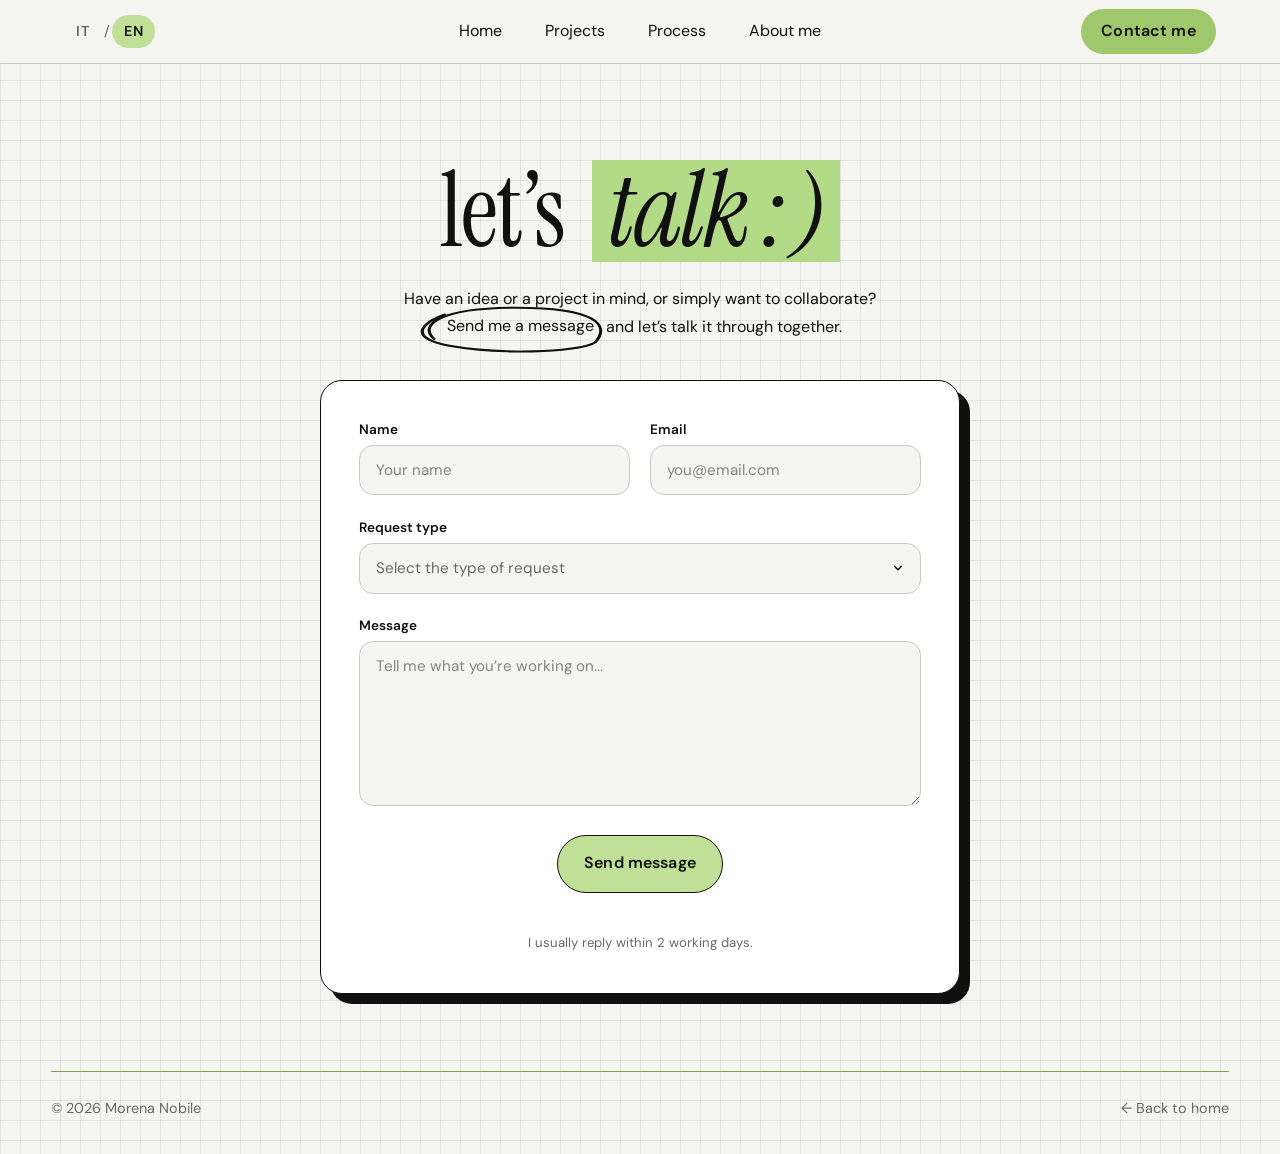
==== contact.html @ b13e0099 "Add files via upload" ====
<!doctype html>
<html lang="en">

<head>
  <meta charset="utf-8">
  <meta name="viewport" content="width=device-width, initial-scale=1">
  <meta name="description" content="Get in touch with Morena Nobile, UX/UI Designer, for projects and collaborations."
    data-it-content="Contatta Morena Nobile, UX/UI Designer, per progetti e collaborazioni.">
  <title data-it="Contattami — Morena Nobile">Contact me — Morena Nobile</title>
  <link rel="preconnect" href="https://fonts.googleapis.com">
  <link rel="preconnect" href="https://fonts.gstatic.com" crossorigin>
  <link
    href="https://fonts.googleapis.com/css2?family=DM+Sans:ital,opsz,wght@0,9..40,100..1000;1,9..40,100..1000&family=Instrument+Serif:ital@0;1&display=swap"
    rel="stylesheet">
  <link rel="stylesheet" href="style.css">
  <script src="lang.js"></script>
  <style>
    /* ---- Pagina contatti: piccoli ritocchi ---- */
    .contact-title .h-mark { margin-left: .12em; padding: 0 .14em; }
    .form-group.has-error input,
    .form-group.has-error select,
    .form-group.has-error textarea { border-color: #c2413b; background: #fff6f5; }
    .field-error { margin: .35rem 0 0; font-size: .82rem; color: #b3342e; }
    .field-error[hidden] { display: none; }
    .hp-field { position: absolute; left: -9999px; width: 1px; height: 1px; overflow: hidden; }
    .form-note { margin: 1rem 0 0; text-align: center; font-size: .82rem; color: var(--muted); }
    .button .spinner { display: none; width: 14px; height: 14px; border: 2px solid currentColor; border-right-color: transparent; border-radius: 50%; animation: ct-spin .7s linear infinite; }
    .button.is-loading .spinner { display: inline-block; }
    @keyframes ct-spin { to { transform: rotate(360deg); } }
    .contact-footer footer { text-transform: none; letter-spacing: normal; font-size: .9rem; color: var(--muted); }
    .contact-footer footer a:hover { color: var(--ink); }
  </style>
</head>

<body id="top" class="home contact-body">
  <a class="skip-link" href="#main" data-it="Vai al contenuto">Skip to content</a>

  <header class="site-header">
    <nav aria-label="Main navigation" data-it-aria-label="Navigazione principale">
      <a href="index.html#top">Home</a>
      <a href="index.html#work" data-it="Progetti">Projects</a>
      <a href="index.html#process" data-it="Processo">Process</a>
      <a href="index.html#about" data-it="Chi sono">About me</a>
    </nav>
    <a href="contact.html" class="button button-small" aria-current="page" data-it="Contattami">Contact me</a>
  </header>

  <main id="main" class="contact-page">
    <div class="contact-container">

      <!-- Intestazione iniziale -->
      <div class="contact-header" id="contact-header">
        <h1 class="section-title contact-title" data-it="parliamone &lt;span class=&quot;h-mark&quot;&gt;insieme :)&lt;/span&gt;">let’s <span class="h-mark">talk :)</span></h1>
        <p class="contact-subtitle"
          data-it="Hai un'idea o un progetto in mente, o vuoi semplicemente collaborare?&lt;br&gt;&lt;span class=&quot;highlight-circle&quot;&gt;Scrivimi un messaggio&lt;/span&gt; e ne parliamo insieme.">
          Have an idea or a project in mind, or simply want to collaborate?<br>
          <span class="highlight-circle">Send me a message</span> and let’s talk it through together.
        </p>
      </div>

      <!-- Messaggio di ringraziamento (nascosto finché non si invia) -->
      <div class="contact-header" id="thank-you-header" role="status" aria-live="polite" tabindex="-1" hidden>
        <h1 class="section-title contact-title" data-it="grazie &lt;span class=&quot;h-mark&quot;&gt;mille :)&lt;/span&gt;">thank <span class="h-mark">you :)</span></h1>
        <p class="contact-subtitle"
          data-it="Il tuo messaggio è stato inviato.&lt;br&gt;Ti risponderò il prima possibile.">
          Your message has been sent successfully.<br>
          I’ll get back to you as soon as possible.
        </p>
        <button type="button" class="button button-static" id="send-another" data-it="Invia un altro messaggio">Send another message</button>
      </div>

      <!-- Card del form -->
      <div class="contact-card" id="form-card-wrapper">
        <form class="contact-form" id="contact-form" novalidate>
          <!-- campo trappola per i bot: le persone non lo vedono -->
          <div class="hp-field" aria-hidden="true">
            <label for="contact-website">Website</label>
            <input type="text" id="contact-website" name="botcheck" tabindex="-1" autocomplete="off">
          </div>

          <div class="form-row">
            <div class="form-group">
              <label for="contact-name" data-it="Nome">Name</label>
              <input type="text" id="contact-name" name="name" placeholder="Your name" data-it-placeholder="Il tuo nome"
                autocomplete="name" required aria-describedby="err-name">
              <p class="field-error" id="err-name" hidden></p>
            </div>
            <div class="form-group">
              <label for="contact-email">Email</label>
              <input type="email" id="contact-email" name="email" placeholder="you@email.com"
                data-it-placeholder="tu@email.com" autocomplete="email" required aria-describedby="err-email">
              <p class="field-error" id="err-email" hidden></p>
            </div>
          </div>

          <div class="form-group">
            <label for="contact-type" data-it="Tipo di richiesta">Request type</label>
            <div class="select-wrapper">
              <select id="contact-type" name="request_type" required aria-describedby="err-type">
                <option value="" disabled selected data-it="Seleziona il tipo di richiesta">Select the type of request</option>
                <option value="ux-ui" data-it="Progetto UX / UI">UX / UI project</option>
                <option value="html-css">HTML / CSS</option>
                <option value="graphic-design" data-it="Progetto di graphic design">Graphic design project</option>
                <option value="collaboration" data-it="Collaborazione o lavoro">Collaboration or job opportunity</option>
                <option value="other" data-it="Altro">Other</option>
              </select>
            </div>
            <p class="field-error" id="err-type" hidden></p>
          </div>

          <div class="form-group">
            <label for="contact-message" data-it="Messaggio">Message</label>
            <textarea id="contact-message" name="message" rows="6" placeholder="Tell me what you’re working on..."
              data-it-placeholder="Raccontami a cosa stai lavorando..." required minlength="10"
              aria-describedby="err-message"></textarea>
            <p class="field-error" id="err-message" hidden></p>
          </div>

          <p class="form-error" id="form-error" role="alert" hidden></p>

          <div class="form-actions">
            <button type="submit" class="button" id="submit-btn"><span class="spinner" aria-hidden="true"></span><span
                class="btn-label" data-it="Invia messaggio">Send message</span></button>
          </div>
          <p class="form-note" data-it="Di solito rispondo entro 2 giorni lavorativi.">I usually reply within 2 working days.</p>
        </form>
      </div>

    </div>
  </main>

  <div class="contact-footer">
    <footer>
      <span>© 2026 Morena Nobile</span>
      <a href="index.html" data-it="← Torna alla home">← Back to home</a>
    </footer>
  </div>

  <script>
    /* =========================================================
       INVIO DEL FORM
       I messaggi vengono inviati a richieste.php, che li salva
       e li mostra nell'area riservata (richieste.php aperto nel browser).
       ========================================================= */
    const ENDPOINT = "richieste.php";

    const T = {
      en: {
        sending: "Sending...", send: "Send message",
        name: "Please tell me your name.",
        email: "Please enter your email.", emailBad: "This email doesn’t look right.",
        type: "Please choose the type of request.",
        message: "Please write a short message.", messageShort: "Could you add a few more words?",
        error: "Something went wrong and your message wasn’t sent. Please try again in a moment.",
        offline: "You seem to be offline. Check your connection and try again.",
        tooMany: "You’ve just sent a message. Please wait a few seconds before sending another one.",
        subject: "New message from the portfolio"
      },
      it: {
        sending: "Invio in corso...", send: "Invia messaggio",
        name: "Scrivi il tuo nome.",
        email: "Inserisci la tua email.", emailBad: "Questa email non sembra corretta.",
        type: "Scegli il tipo di richiesta.",
        message: "Scrivi un breve messaggio.", messageShort: "Puoi aggiungere qualche parola in più?",
        error: "Qualcosa è andato storto e il messaggio non è stato inviato. Riprova tra un momento.",
        offline: "Sembra che tu sia offline. Controlla la connessione e riprova.",
        tooMany: "Hai appena inviato un messaggio. Aspetta qualche secondo prima di inviarne un altro.",
        subject: "Nuovo messaggio dal portfolio"
      }
    };
    const t = key => (T[document.documentElement.lang === "it" ? "it" : "en"])[key];

    const form = document.getElementById("contact-form");
    const contactHeader = document.getElementById("contact-header");
    const thankYouHeader = document.getElementById("thank-you-header");
    const formCard = document.getElementById("form-card-wrapper");
    const btn = document.getElementById("submit-btn");
    const btnLabel = btn.querySelector(".btn-label");
    const errorMsg = document.getElementById("form-error");

    const fields = {
      name: document.getElementById("contact-name"),
      email: document.getElementById("contact-email"),
      type: document.getElementById("contact-type"),
      message: document.getElementById("contact-message")
    };

    function check(key) {
      const el = fields[key];
      const v = el.value.trim();
      let msg = "";
      if (key === "name" && !v) msg = t("name");
      if (key === "email") msg = !v ? t("email") : (!el.checkValidity() || !/^[^\s@]+@[^\s@]+\.[^\s@]{2,}$/.test(v) ? t("emailBad") : "");
      if (key === "type" && !v) msg = t("type");
      if (key === "message") msg = !v ? t("message") : (v.length < 10 ? t("messageShort") : "");
      const box = document.getElementById("err-" + key);
      box.textContent = msg;
      box.hidden = !msg;
      el.closest(".form-group").classList.toggle("has-error", !!msg);
      el.setAttribute("aria-invalid", msg ? "true" : "false");
      return !msg;
    }

    // controlla un campo quando lo lasci, e ricontrolla mentre lo correggi
    Object.keys(fields).forEach(key => {
      const el = fields[key];
      el.addEventListener("blur", () => { if (el.value.trim()) check(key); });
      el.addEventListener(key === "type" ? "change" : "input", () => {
        if (el.closest(".form-group").classList.contains("has-error")) check(key);
      });
    });

    function setLoading(on) {
      btn.disabled = on;
      btn.classList.toggle("is-loading", on);
      btnLabel.textContent = on ? t("sending") : t("send");
    }

    function showError(text) {
      errorMsg.textContent = text;
      errorMsg.hidden = false;
    }

    form.addEventListener("submit", async (e) => {
      e.preventDefault();
      errorMsg.hidden = true;

      const results = Object.keys(fields).map(check);
      if (results.includes(false)) {
        const firstBad = Object.keys(fields).find((k, i) => !results[i]);
        fields[firstBad].focus();
        return;
      }
      if (form.botcheck.value) return; // bot: ignora in silenzio

      if (!navigator.onLine) { showError(t("offline")); return; }

      setLoading(true);
      const data = new FormData(form);
      data.append("request_label", fields.type.options[fields.type.selectedIndex].text);
      data.append("language", document.documentElement.lang);

      try {
        const response = await fetch(ENDPOINT, { method: "POST", body: data, headers: { "Accept": "application/json" } });
        const res = await response.json().catch(() => ({}));
        if (response.status === 429) { showError(t("tooMany")); return; }
        if (!response.ok || res.success === false) throw new Error(res.message || "HTTP " + response.status);

        formCard.hidden = true;
        contactHeader.hidden = true;
        thankYouHeader.hidden = false;
        window.scrollTo({ top: 0, behavior: "smooth" });
        thankYouHeader.focus({ preventScroll: true });
      } catch (err) {
        console.error("Contact form:", err);
        showError(t("error"));
      } finally {
        setLoading(false);
      }
    });

    document.getElementById("send-another").addEventListener("click", () => {
      form.reset();
      Object.keys(fields).forEach(k => {
        document.getElementById("err-" + k).hidden = true;
        fields[k].closest(".form-group").classList.remove("has-error");
        fields[k].removeAttribute("aria-invalid");
      });
      errorMsg.hidden = true;
      setLoading(false);
      thankYouHeader.hidden = true;
      contactHeader.hidden = false;
      formCard.hidden = false;
      fields.name.focus();
    });

    // se cambi lingua, aggiorna anche i testi gestiti dallo script
    document.addEventListener("langchange", () => {
      if (!btn.disabled) btnLabel.textContent = t("send");
      Object.keys(fields).forEach(k => {
        if (fields[k].closest(".form-group").classList.contains("has-error")) check(k);
      });
      errorMsg.hidden = true;
    });
  </script>
</body>

</html>
---- style.css ----
@import url('https://fonts.googleapis.com/css2?family=DM+Sans:wght@300;400;500;600&family=Instrument+Serif:ital@0;1&family=Inter:wght@300;400;500;600&family=Pixelify+Sans:wght@400..700&family=Yellowtail&display=swap');

:root {
  --ink: #101010;
  --paper: #f5f6f2;
  --green: #c0df97;
  --green-dark: #9fc76b;
  --line: #c8cac4;
  --muted: #666962;
  --white: #fff;
  --radius: 22px
}

/* Animazione di ingresso e movimento allo scroll della sola hero */
.hero {
  --hero-scroll-progress: 0;
  overflow: hidden;
}

.hero.hero-motion-ready .hero-copy {
  transform: translate3d(0,
      calc(var(--hero-scroll-progress) * -42px),
      0);
  will-change: transform;
}

.hero.hero-motion-ready h1,
.hero.hero-motion-ready .hero-tagline,
.hero.hero-motion-ready .hero-divider,
.hero.hero-motion-ready .hero-description {
  opacity: 0;
  transform: translateY(34px);
  transition:
    opacity 0.8s cubic-bezier(.22, 1, .36, 1),
    transform 0.8s cubic-bezier(.22, 1, .36, 1);
}

.hero.hero-motion-ready h1 {
  transform: translateY(42px) scale(.97);
}

.hero.hero-motion-ready .hero-tagline {
  transition-delay: 0.22s;
}

.hero.hero-motion-ready .hero-divider {
  transition-delay: 0.38s;
}

.hero.hero-motion-ready .hero-description {
  transition-delay: 0.5s;
}

.hero.hero-motion-visible h1,
.hero.hero-motion-visible .hero-tagline,
.hero.hero-motion-visible .hero-divider,
.hero.hero-motion-visible .hero-description {
  opacity: 1;
  transform: translateY(0) scale(1);
}

.hero.hero-motion-visible .hero-divider span {
  animation: hero-dot-pulse 1.5s ease-in-out infinite;
}

.hero.hero-motion-visible .hero-divider span:nth-child(2) {
  animation-delay: 0.16s;
}

.hero.hero-motion-visible .hero-divider span:nth-child(3) {
  animation-delay: 0.32s;
}

@keyframes hero-dot-pulse {

  0%,
  100% {
    opacity: .45;
    transform: translateY(0) scale(.8);
  }

  50% {
    opacity: 1;
    transform: translateY(-4px) scale(1.15);
  }
}

@media (prefers-reduced-motion: reduce) {

  .hero.hero-motion-ready .hero-copy,
  .hero.hero-motion-ready h1,
  .hero.hero-motion-ready .hero-tagline,
  .hero.hero-motion-ready .hero-divider,
  .hero.hero-motion-ready .hero-description {
    opacity: 1;
    transform: none;
    transition: none;
  }

  .hero.hero-motion-visible .hero-divider span {
    animation: none;
  }
}

/* Fascia animata orizzontale sotto la hero */
.hero-scroll-band {
  width: 100%;
  min-height: 42px;
  overflow: hidden;
  background: #101010;
  color: #baff22;
  border-top: 1px solid #252525;
  border-bottom: 1px solid #252525;
  margin-top: 8.5rem;
}

.hero-scroll-track {
  display: flex;
  align-items: center;
  width: max-content;
  min-height: 42px;
  animation: hero-horizontal-scroll 16s linear infinite;
  will-change: transform;
}

.hero-scroll-group {
  display: flex;
  flex-shrink: 0;
  align-items: center;
  gap: 24px;
  padding-right: 24px;
}

.hero-code-line {
  color: #f5f6f2;
  font-family: "Courier New", monospace;
  font-size: clamp(.8rem, 1.15vw, 1rem);
  font-weight: 400;
  line-height: 1;
  letter-spacing: .01em;
  white-space: nowrap;
}

.hero-code-line .code-tag,
.hero-code-line .code-keyword,
.hero-code-line .code-function {
  color: #baff22;
}

.hero-code-line .code-attr {
  color: #9fc76b;
}

.hero-code-line .code-value {
  color: #d9ff9a;
}

.hero-code-line .code-comment {
  color: #737a70;
  font-style: italic;
}

.code-separator {
  color: #baff22;
  font-size: .75rem;
}

.hero-scroll-band:hover .hero-scroll-track {
  animation-play-state: paused;
}

@keyframes hero-horizontal-scroll {
  from {
    transform: translateX(0);
  }

  to {
    transform: translateX(-50%);
  }
}

@media (max-width: 600px) {

  .hero-scroll-band,
  .hero-scroll-track {
    min-height: 40px;
  }
}

@media (prefers-reduced-motion: reduce) {
  .hero-scroll-track {
    animation: none;
  }
}

* {
  box-sizing: border-box
}

html {
  scroll-behavior: smooth
}

body {
  margin: 0;
  background: var(--paper);
  color: var(--ink);
  font-family: "DM Sans", sans-serif;
  font-size: 16px;
  line-height: 1.8
}

button,
a {
  font: inherit
}

a {
  color: inherit;
  text-decoration: none
}

button {
  color: inherit
}

.skip-link {
  position: fixed;
  left: 1rem;
  top: -5rem;
  background: #000;
  color: #fff;
  padding: .8rem 1rem;
  z-index: 99
}

.skip-link:focus {
  top: 1rem
}

.site-header {
  height: 64px;
  display: grid;
  grid-template-columns: 1fr auto 1fr;
  align-items: center;
  padding: 0 clamp(1.25rem, 5vw, 5rem);
  border-bottom: 1px solid var(--line);
  position: sticky;
  top: 0;
  background: rgba(245, 246, 242, .9);
  backdrop-filter: blur(16px);
  z-index: 20
}

.brand {
  font-weight: 600;
  font-size: 1.05rem;
  display: flex;
  align-items: center;
  gap: .55rem
}

.brand-dot,
.status-dot {
  display: inline-block;
  width: 10px;
  height: 10px;
  border-radius: 50%;
  background: var(--green-dark);
  border: 1px solid #6f9741
}

.site-header nav {
  gap: 0.5rem;
}

.site-header nav a {
  padding: 0.55rem 1.15rem;
  border: 1px solid transparent;
  border-radius: 999px;
  transition:
    background-color 0.2s ease,
    border-color 0.2s ease,
    transform 0.2s ease;
}

.site-header nav a:hover {
  background-color: var(--green);
  border-color: var(--ink);
  transform: translateY(-2px);
}

.site-header nav a::after {
  display: none;
}

.site-header nav a,
.text-link,
.socials a {
  position: relative
}

.site-header nav a:after,
.text-link:after,
.socials a:after {
  content: "";
  position: absolute;
  left: 0;
  right: 100%;
  bottom: -4px;
  height: 1px;
  background: currentColor;
  transition: .25s
}

.site-header nav a:hover:after,
.text-link:hover:after,
.socials a:hover:after {
  right: 0
}

.site-header>.button {
  justify-self: end
}

.button {
  display: inline-flex;
  align-items: center;
  justify-content: center;
  gap: .8rem;
  background: var(--green);
  border: 1px solid var(--ink);
  padding: 1rem 1.4rem;
  border-radius: 100px;
  font-weight: 600;
  box-shadow: 3px 3px 0 var(--ink);
  transition: .2s
}

.button:hover {
  transform: translate(3px, 3px);
  box-shadow: 0 0 0 var(--ink);
  background: var(--green-dark)
}

.button-small {
  padding: .65rem 1rem;
  box-shadow: none
}

.button-small:hover {
  transform: none
}

.hero {
  min-height: calc(100vh - 82px);
  display: grid;
  grid-template-columns: 1.15fr .85fr;
  grid-template-rows: auto 1fr auto;
  overflow: hidden
}

.desktop-bar {
  grid-column: 1/-1;
  height: 42px;
  background: #e7e8e3;
  border-bottom: 1px solid var(--line);
  display: grid;
  grid-template-columns: 1fr auto 1fr;
  align-items: center;
  padding: 0 1.5rem;
  font-size: .78rem;
  color: var(--muted)
}

.traffic-lights {
  display: flex;
  gap: 7px
}

.traffic-lights i {
  width: 10px;
  height: 10px;
  border-radius: 50%;
  background: #bbb
}

.traffic-lights i:first-child {
  background: #ff6b5f
}

.traffic-lights i:nth-child(2) {
  background: #ffd35a
}

.traffic-lights i:nth-child(3) {
  background: #78ce72
}

.bar-status {
  text-align: right
}

.hero-copy {
  padding: clamp(4rem, 8vw, 8rem) 2rem 7rem clamp(1.25rem, 7vw, 7rem);
  display: flex;
  flex-direction: column;
  justify-content: center;
  z-index: 2
}

.eyebrow {
  text-transform: uppercase;
  letter-spacing: .12em;
  font-size: .75rem;
  font-weight: 600;
  margin: 0 0 1.5rem
}

.hero h1,
.section h2 {
  font-family: "Instrument Serif", serif;
  font-weight: 400;
  line-height: .87;
  letter-spacing: -.035em;
  margin: 0
}

.hero h1 {
  font-size: clamp(4.2rem, 8vw, 8.8rem)
}

.hero-welcome,
.hero-to-my,
.hero-portfolio {
  display: block;
}

.hero-welc {
  font-family: "jsMath-cmti10", "Times New Roman", serif;
  font-style: italic;
  display: inline-block;
}

.hero-ome {
  font-family: "jsMath-cmti10", "Times New Roman", serif;
  display: inline-block;
  margin-left: -0.05em;
  /* Unisce perfettamente le due parti eliminando lo spazio */
}

.hero-to-my {
  font-family: "Yellowtail", cursive;
  font-weight: 250;
}

mark.highlight2,
h1 mark.highlight2 {
  display: inline-block !important;
  background-color: #b3db87 !important;
  /* Verde salvia */
  color: #101010 !important;
  font-family: "Instrument Serif", serif !important;
  font-style: italic !important;
  font-size: 4.2rem !important;
  /* Dimensione ridotta */
  padding: 0.05em 0.3em !important;
}


.hero-port {
  font-family: "Inter", sans-serif;
  font-weight: 400;
}

.hero-folio {
  font-family: "jsMath-cmti10", "Times New Roman", serif;
  font-style: italic;
}

em {
  font-weight: 400;
  color: #6e9c38
}

.hero-intro {
  max-width: 660px;
  font-size: clamp(1rem, 1.4vw, 1.25rem);
  margin: 2.2rem 0 2rem
}

.hero-actions {
  display: flex;
  align-items: center;
  gap: 2rem
}

.hero-visual {
  position: relative;
  display: flex;
  align-items: center;
  justify-content: center;
  padding: 4rem 4rem 5rem 0
}

.photo-window {
  width: min(440px, 80%);
  background: #fff;
  border: 1px solid var(--ink);
  border-radius: 18px;
  box-shadow: 10px 10px 0 var(--green);
  overflow: hidden;
  transform: rotate(2.5deg)
}

.window-title {
  height: 38px;
  border-bottom: 1px solid var(--ink);
  display: flex;
  align-items: center;
  justify-content: space-between;
  padding: 0 1rem;
  font-size: .78rem
}

.photo-window img {
  display: block;
  width: 100%;
  height: 480px;
  object-fit: cover;
  object-position: center 15%;
  filter: grayscale(1);
  transition: .45s
}

.photo-window:hover img {
  filter: grayscale(0)
}

.floating-note {
  position: absolute;
  background: #fff7a9;
  border: 1px solid #b9aa4b;
  padding: 1rem 1.2rem;
  font-size: .82rem;
  line-height: 1.8;
  box-shadow: 4px 4px 12px #0002;
  transform: rotate(-5deg)
}

.note-one {
  left: 2%;
  bottom: 15%
}

.note-two {
  right: 5%;
  top: 15%;
  background: #cce6ff;
  transform: rotate(6deg)
}

.marquee {
  width: 100vw;
  margin-left: calc(50% - 50vw);
  overflow: hidden;
  padding: 0.65rem 0;
  background: var(--ink);
  color: #fff;
  white-space: nowrap;
}

.marquee-track {
  display: flex;
  width: max-content;
  animation: marquee-scroll 24s linear infinite;
}

.marquee-group {
  display: flex;
  align-items: center;
  flex-shrink: 0;
  gap: 1rem;
  padding-right: 1rem;
}

.marquee-group span {
  font-size: clamp(0.8rem, 1.2vw, 1rem);
  font-weight: 400;
  text-transform: uppercase;
  letter-spacing: 0.08em;
}

.marquee-group i {
  color: var(--green);
  font-size: 0.65rem;
  font-style: normal;
}

.hero {
  display: flex;
  flex-direction: column;
}

.marquee {
  margin-top: auto;
}

@keyframes marquee-scroll {
  from {
    transform: translateX(0);
  }

  to {
    transform: translateX(-50%);
  }
}

.marquee:hover .marquee-track {
  animation-play-state: paused;
}

@media (prefers-reduced-motion: reduce) {
  .marquee-track {
    animation: none;
  }
}

@keyframes scroll {
  to {
    transform: translateX(-50%)
  }
}

.section {
  padding: clamp(5rem, 9vw, 9rem) clamp(1.25rem, 6vw, 6rem)
}

.section-heading {
  display: grid;
  grid-template-columns: 1fr minmax(260px, 420px);
  align-items: end;
  gap: 3rem;
  margin-bottom: 4rem
}

.section h2 {
  font-size: clamp(3.5rem, 7vw, 7rem)
}

.section-heading>p {
  color: var(--muted);
  font-size: 1.1rem
}

.filter-row {
  display: grid;
  grid-template-columns: repeat(4, 1fr);
  border-top: 1px solid var(--line);
  margin-bottom: 3rem
}

.filter {
  background: none;
  border: 0;
  border-bottom: 1px solid var(--line);
  padding: 1.25rem .25rem;
  text-align: left;
  display: flex;
  justify-content: space-between;
  cursor: pointer;
  color: var(--muted)
}

.filter.active {
  border-bottom: 3px solid var(--ink);
  color: var(--ink);
  font-weight: 600
}

.filter span {
  font-size: .72rem
}

.project-grid {
  display: grid;
  grid-template-columns: repeat(2, 1fr);
  gap: 1.5rem
}

.project {
  background: var(--white);
  border: 1px solid var(--line);
  border-radius: var(--radius);
  overflow: hidden;
  transition: .35s
}

.project:hover {
  transform: translateY(-6px);
  box-shadow: 0 16px 40px #0001
}

.project[hidden] {
  display: none
}

.project-media {
  margin: 12px;
  border-radius: 14px;
  overflow: hidden;
  height: 420px;
  position: relative;
  background: var(--green);
  display: flex;
  align-items: center;
  justify-content: center
}

.project-media img {
  width: 100%;
  height: 100%;
  object-fit: cover;
  transition: .5s
}

.project:hover .project-media img {
  transform: scale(1.025)
}

.project-media.lime img {
  object-fit: cover
}

.project-media.dark {
  background: #181818
}

.project-media.soft {
  background: #e2e9eb
}

.folder-tab {
  position: absolute;
  left: 1rem;
  top: 1rem;
  background: #fff;
  padding: .45rem .8rem;
  border: 1px solid var(--ink);
  border-radius: 8px 8px 2px 2px;
  font-size: .76rem
}

.project-copy {
  padding: 1rem 1.5rem 1.6rem
}

.project-copy>p {
  font-size: .72rem;
  text-transform: uppercase;
  letter-spacing: .1em;
  color: var(--muted);
  margin: 0 0 .5rem
}

.project-copy h3 {
  font-family: "Instrument Serif";
  font-size: 2.6rem;
  font-weight: 400;
  margin: 0
}

.project-copy>span {
  display: block;
  color: var(--muted);
  max-width: 520px
}

.project-link {
  border: 0;
  border-top: 1px solid var(--line);
  background: none;
  width: 100%;
  text-align: left;
  margin-top: 1.4rem;
  padding: 1rem 0 0;
  font-weight: 600;
  cursor: pointer
}

.project-link:hover {
  color: #648d32
}

.project-placeholder {
  min-height: 390px;
  display: flex;
  flex-direction: column;
  justify-content: space-between;
  background: var(--green)
}

.project-placeholder.black {
  background: var(--ink);
  color: #fff
}

.placeholder-icon {
  font-family: "Instrument Serif";
  font-size: 11rem;
  line-height: 1;
  padding: 2rem;
  text-align: center
}

.process {
  background: var(--ink);
  color: #fff
}

.section-heading.light>p {
  color: #b6b8b2
}

.process .eyebrow {
  color: var(--green)
}

.process-list {
  border-top: 1px solid #444
}

.process-step {
  width: 100%;
  display: grid;
  grid-template-columns: 60px 1fr minmax(250px, 520px) 40px;
  gap: 1rem;
  align-items: center;
  text-align: left;
  background: none;
  border: 0;
  border-bottom: 1px solid #444;
  padding: 1.8rem 0;
  cursor: pointer;
  color: #fff
}

.process-step span {
  color: var(--green);
  font-size: 1.5rem;
  /* Ingrandito (prima era 0.8rem) */
  font-weight: 600;
  /* Rende il numero leggermente più marcato */
}

.process-step strong {
  font-family: "Instrument Serif";
  font-size: clamp(2rem, 4vw, 4rem);
  font-weight: 400
}

.process-step small {
  font-size: 1rem;
  color: #b6b8b2;
  max-height: 0;
  overflow: hidden;
  opacity: 0;
  transition: .3s
}

.process-step.active small {
  max-height: 400px;
  opacity: 1
}

.process-step i {
  font-style: normal;
  font-size: 1.7rem
}

.about {
  display: grid;
  grid-template-columns: .8fr 1.2fr;
  gap: clamp(3rem, 8vw, 9rem);
  align-items: start !important;
  /* Sposta il testo in alto allineandolo con la foto */
}

/* Sposta il titolo "about me :)" più in alto */
#about-title,
.about-copy h2 {
  margin-top: 0 !important;
  /* Rimuove lo spazio sopra il titolo */
  padding-top: 0 !important;
  line-height: 1 !important;
  /* Riduci l'altezza riga per alzare la scritta */
  margin-bottom: 1.5rem;
}

/* Stile unico ed esattamente uguale per TUTTI i paragrafi dell'About */
.about-copy p,
.about-copy p strong {
  font-size: 1.05rem;
  line-height: 1.6;
  color: #1e1e1e !important;
  /* Applicato il colore scuro #1e1e1e a tutto */
  font-weight: 400;
  margin-bottom: 1.2rem;
}

/* 2. Styling della scheda "no photo (for the moment)" con font Pixel */
.about-photo.placeholder {
  width: 100%;
  aspect-ratio: 4 / 5;
  background-color: #cecaca;
  /* Sfondo leggermente grigio/chiaro */
  border: 1px solid #1e1e1e;
  /* Bordo scuro sottile */
  border-radius: 16px;
  /* Angoli arrotondati come nella scheda */
  display: flex;
  align-items: center;
  justify-content: center;
  text-align: center;
}

.about-photo.placeholder span {
  font-family: "Pixelify Sans", sans-serif;
  font-size: 1.5rem;
  font-weight: 700;
  color: #1e1e1e;
  line-height: 1.3;
  letter-spacing: -0.5px;
}

.sticker {
  position: absolute;
  right: -2rem;
  bottom: 3rem;
  background: var(--green);
  border: 1px solid var(--ink);
  border-radius: 50%;
  width: 120px;
  height: 120px;
  display: grid;
  place-items: center;
  transform: rotate(-12deg);
  font-family: "Instrument Serif";
  font-size: 1.3rem
}

.about-copy .lead {
  font-size: clamp(1.25rem, 2vw, 1.75rem);
  margin: 2.5rem 0 1.5rem
}

.about-copy>p:not(.eyebrow, .lead) {
  color: var(--muted);
  max-width: 720px
}

.toolbox {
  display: flex;
  flex-wrap: wrap;
  gap: .7rem;
  margin-top: 2rem
}

.toolbox span {
  border: 1px solid var(--ink);
  padding: .55rem .9rem;
  border-radius: 100px;
  background: #fff
}

.contact {
  background: var(--green);
  padding-bottom: 2rem
}

.contact h2 {
  font-size: clamp(4rem, 9vw, 9rem);
  max-width: 1300px;
  line-height: 1.1;
  /* Aumenta l'altezza complessiva della riga */
}

.contact h2 em {
  color: var(--ink);
  font-style: italic;
  display: block;
  /* Rende il testo in corsivo un blocco separato */
  margin-top: 0.8rem;
  /* Aggiungi qui lo spazio desiderato tra le due frasi */
}

.contact-row {
  display: flex;
  justify-content: space-between;
  align-items: center;
  padding: 4rem 0 6rem
}

/* Contenitore flessibile in riga per allineare bottone e social */
.contact-action-row {
  display: flex;
  justify-content: space-between;
  /* Mette il bottone a sinistra e i link a destra */
  align-items: center;
  margin-top: 3rem;
  /* Distanza ridotta per alzare il bottone */
  margin-bottom: 4rem;
  /* Spazio prima del footer */
}

/* Stile dei link social a destra */
.socials-inline {
  display: flex;
  gap: 1.8rem;
}

.socials-inline a {
  font-size: 0.95rem;
  font-weight: 500;
  color: var(--ink);
  transition: opacity 0.2s ease;
}

.socials-inline a:hover {
  opacity: 0.65;
}

.button-dark {
  background: var(--ink);
  color: #fff;
  box-shadow: 3px 3px 0 #fff;
  border-color: #fff;
  padding: .45rem 1rem;
  /* Modifica qui: riduce l'altezza e la larghezza */
}

.button-dark:hover {
  background: #282828
}

.socials {
  display: flex;
  gap: 2rem
}

footer {
  border-top: 1px solid #7da34e;
  padding-top: 1.5rem;
  display: flex;
  justify-content: space-between;
  font-size: .78rem;
  text-transform: uppercase;
  letter-spacing: .06em
}

.project-modal {
  max-width: 520px;
  border: 1px solid var(--ink);
  border-radius: 18px;
  padding: 2.5rem;
  box-shadow: 12px 12px 0 var(--green)
}

.project-modal::backdrop {
  background: #0009;
  backdrop-filter: blur(4px)
}

.project-modal h2 {
  font-family: "Instrument Serif";
  font-size: 3rem;
  margin: .2rem 0 1rem
}

.modal-close {
  float: right;
  border: 0;
  background: none;
  font-size: 2rem;
  cursor: pointer
}

@media(max-width:900px) {
  .site-header {
    grid-template-columns: 1fr auto
  }

  .site-header nav {
    display: none
  }

  .hero {
    grid-template-columns: 1fr
  }

  .hero-copy {
    padding-bottom: 2rem
  }

  .hero-visual {
    padding: 2rem 1rem 5rem
  }

  .photo-window {
    width: min(440px, 90%)
  }

  .floating-note {
    display: none
  }

  .section-heading,
  .about {
    grid-template-columns: 1fr
  }

  .project-grid {
    grid-template-columns: 1fr
  }

  .section-heading>p {
    max-width: 600px
  }

  .process-step {
    grid-template-columns: 40px 1fr 30px
  }

  .process-step small {
    grid-column: 2/3
  }

  .contact-row {
    align-items: flex-start;
    flex-direction: column;
    gap: 3rem
  }
}

@media(max-width:600px) {
  .site-header {
    height: 70px;
    padding: 0 1rem
  }

  .button-small {
    font-size: .82rem
  }

  .hero {
    min-height: auto
  }

  .hero-copy {
    padding: 4rem 1.25rem 2rem
  }

  .hero h1 {
    font-size: 3.8rem
  }

  .hero-intro {
    font-size: 1rem
  }

  .hero-actions {
    align-items: flex-start;
    flex-direction: column;
    gap: 1.3rem
  }

  .photo-window img {
    height: 390px
  }

  .section {
    padding: 5rem 1.25rem
  }

  .section-heading {
    margin-bottom: 2.5rem
  }

  .section h2 {
    font-size: 3.5rem
  }

  .filter-row {
    display: flex;
    overflow-x: auto
  }

  .filter {
    min-width: 130px;
    gap: 1rem
  }

  .project-media {
    height: 300px
  }

  .process-step strong {
    font-size: 2rem
  }

  .about {
    gap: 3rem
  }

  .sticker {
    right: .5rem;
    width: 95px;
    height: 95px
  }

  .contact h2 {
    font-size: 3.9rem
  }

  .socials {
    flex-direction: column;
    gap: 1rem
  }

  footer {
    gap: 1rem;
    flex-wrap: wrap
  }

  footer span:last-child {
    display: none
  }
}

@media(prefers-reduced-motion:reduce) {
  html {
    scroll-behavior: auto
  }

  .marquee div {
    animation: none
  }

  .photo-window,
  .project,
  .project-media img,
  .button {
    transition: none
  }
}

/* Center the desktop navigation and hero title */
@media(min-width:901px) {
  .site-header nav {
    grid-column: 2;
    justify-content: center;
  }

  .site-header>.button {
    grid-column: 3;
    justify-self: end;
  }
}

.hero-copy {
  grid-column: 1/-1;
  align-items: center;
  text-align: center;
  padding-left: 2rem;
  padding-right: 2rem;
}

/* Rounded CTA buttons with offset shadow */
.button,
.button-small,
.button-dark {
  min-height: 58px;
  padding: .8rem 1.65rem;
  border: 1.5px solid var(--ink);
  border-radius: 999px;
  background: var(--green);
  color: var(--ink);
  font-weight: 600;
  letter-spacing: .01em;
  box-shadow: 0 0 0 var(--ink);
  transform: translate(0, 0);
  transition: transform .18s ease, box-shadow .18s ease, background-color .18s ease;
}

.button:hover,
.button-small:hover,
.button-dark:hover {
  background: var(--green-dark);
  color: var(--ink);
  transform: translateY(-3px);
  box-shadow: 6px 7px 0 var(--ink);
}

.button:active,
.button-small:active,
.button-dark:active {
  transform: translate(0, 0);
  box-shadow: 0 0 0 var(--ink);
}

.button:focus-visible {
  outline: 3px solid var(--ink);
  outline-offset: 5px;
}

.site-header .button-small {
  min-height: 42px;
  padding: 0.45rem 1.2rem;
}

.hero {
  min-height: calc(100vh - 64px);
  background: linear-gradient(135deg, #fafbf8 0%, #eef4f5 100%);
}

.hero-copy {
  width: 100%;
  padding-top: clamp(8rem, 12vh, 10rem);
  /* Aumentato per abbassare il blocco di testo */
  padding-bottom: clamp(3.5rem, 7vh, 6rem);
}

.hero h1 {
  font-size: clamp(4.2rem, 7vw, 7.8rem);
  line-height: .84;
  letter-spacing: -.055em;
  font-weight: 400;
}

.hero-welcome {
  position: relative;
  display: block;
  animation: glitch-text 2.0s infinite;
}

@keyframes glitch-text {

  0%,
  72%,
  100% {
    transform: translate(0) skew(0);
    text-shadow: none;
  }

  74% {
    transform: translate(-8px, 2px) skew(-4deg);
    text-shadow:
      7px 0 #9fc76b,
      -7px 0 #ff4d6d;
  }

  77% {
    transform: translate(9px, -3px) skew(5deg);
    text-shadow:
      -8px 0 #54c7ec,
      8px 0 #ff4d6d;
  }

  80% {
    transform: translate(-6px, -1px) skew(-3deg);
    text-shadow:
      5px 2px #ff4d6d,
      -6px -2px #54c7ec;
  }

  83% {
    transform: translate(7px, 3px) skew(3deg);
    text-shadow:
      -7px 0 #9fc76b,
      6px 0 #54c7ec;
  }

  86% {
    transform: translate(-4px, 1px);
    text-shadow:
      4px 0 #ff4d6d,
      -4px 0 #54c7ec;
  }

  89% {
    transform: translate(3px, -2px);
    text-shadow:
      -3px 0 #9fc76b,
      3px 0 #ff4d6d;
  }

  92% {
    transform: translate(0);
    text-shadow: none;
  }
}

.hero-to-my {
  font-family: "Yellowtail", cursive;
  font-weight: 400;
  font-size: 0.75em;
  line-height: 0.92;
  letter-spacing: 0;
  transform: translateY(-2px);
}

.hero-portfolio {
  display: block;
  font-size: 1.2em;
  margin-top: 0.2em;
}

.hero-port {
  font-family: "Inter bold", sans-serif;
  font-weight: 300;
  letter-spacing: 0.01em;
}

.hero-folio {
  margin-left: 0.04em;
}

.hero-intro,
.hero p {
  max-width: 720px;
  color: #626966;
  font-weight: 300;
  line-height: 1.6;
  letter-spacing: .005em;
}

.hero-tagline {
  margin: 2rem auto 0;
  font-size: clamp(.9rem, 1.1vw, 1.05rem);
  color: var(--ink) !important;
}

.hero-divider {
  display: flex;
  gap: .42rem;
  margin: 1.8rem 0 1.25rem;
}

.hero-divider span {
  width: 6px;
  height: 6px;
  border-radius: 50%;
  background: var(--green-dark);
}

.hero-description {
  max-width: 620px !important;
  margin: 0 auto;
  font-size: .98rem;
}

.hero-actions {
  display: flex;
  align-items: center;
  justify-content: center;
  gap: 1.8rem;
  margin-top: 2rem;
}

.hero-text-link {
  position: relative;
  font-weight: 500;
}

.hero-text-link::after {
  content: "";
  position: absolute;
  right: 0;
  bottom: -4px;
  left: 0;
  height: 1px;
  background: currentColor;
  transform: scaleX(0);
  transform-origin: left;
  transition: transform .2s ease;
}

.hero-text-link:hover::after {
  transform: scaleX(1);
}

.hero .button {
  min-height: 50px;
  padding: .68rem 1.45rem;
  font-weight: 500;
  box-shadow: none;
}

.hero .button:hover {
  transform: translateY(-3px);
  box-shadow: 5px 6px 0 var(--ink);
}

@media(max-width:600px) {
  .hero h1 {
    font-size: clamp(3.4rem, 16vw, 5.4rem);
    line-height: .86;
  }

  .hero-copy {
    padding-top: 4.5rem;
    padding-bottom: 4.5rem;
  }

  .hero-actions {
    flex-direction: column;
    gap: 1.25rem;
  }
}

.hero {
  position: relative;
  isolation: isolate;
  overflow: hidden;

  /* Sfondo a quadretti CSS */
  background-color: var(--paper);
  background-image:
    linear-gradient(to right, rgba(0, 0, 0, 0.08) 1px, transparent 1px),
    linear-gradient(to bottom, rgba(0, 0, 0, 0.08) 1px, transparent 1px);
  background-size: 20px 20px;
}



.site-header .button-small,
.site-header nav a {
  border: 1px solid transparent;
}

.site-header nav a:hover {
  border-color: transparent;
}

/* Nuova sezione progetti */
.work.section {
  padding-top: clamp(2.5rem, 4vw, 4rem);
}

.work-heading {
  text-align: center;
  margin-bottom: 3.5rem;
}

.work-heading .scribble {
  margin: 0 0 0.25rem;
  color: var(--green);
  font-family: "Yellowtail", cursive;
  font-size: clamp(1.5rem, 2.5vw, 2.25rem);
  transform: rotate(-3deg);
}

.work-heading h2 {
  margin: 0;
  font-size: clamp(3rem, 7vw, 6.5rem);
  line-height: 0.9;
  letter-spacing: -0.06em;
}

.work-heading mark {
  padding: 0 0.12em;
  background: var(--green);
  color: var(--ink);
}

.work-heading .filter-row {
  justify-content: center;
  margin-top: 2rem;
}

.project-stack {
  display: grid;
  grid-template-columns: 1fr;
  gap: 50px;
  max-width: 1240px;
  margin: auto;
  padding-top: 18px;
}

.project-stack .project {
  position: relative;
  display: grid;
  grid-template-columns: minmax(0, 1fr) 320px;
  align-items: center;
  min-height: 420px;
  padding: 45px;
  overflow: visible;
  border: 1px solid #566058;
  border-radius: 28px;
  background: #343b36;
  color: #f7f8f5;
  box-shadow: none;
  transition:
    transform 0.25s,
    border-color 0.25s;
}

.project-stack .project::before {
  content: attr(data-label);
  position: absolute;
  z-index: 0;
  top: -24px;
  left: 24px;
  min-width: 150px;
  height: 25px;
  padding: 7px 18px 0;
  border-radius: 18px 18px 0 0;
  background: #343b36;
  color: #baff22;
  font: 700 0.65rem/1 monospace;
  letter-spacing: 0.08em;
}

.project-stack .project[hidden] {
  display: none;
}

.project-stack .project-text {
  position: relative;
  z-index: 2;
  display: flex;
  flex: 1;
  flex-direction: column;
  align-items: flex-start;
}

.project-stack .project-text small {
  color: #baff22;
  font: 700 0.67rem/1.3 monospace;
  letter-spacing: 0.12em;
}

.project-stack .project-text h3 {
  margin: 14px 0 20px;
  font-size: clamp(3rem, 5vw, 5rem);
  line-height: 0.9;
  letter-spacing: -0.05em;
}

.project-stack .project-summary {
  max-width: 650px;
  margin: 0 0 15px;
  color: #fff;
  font-size: 1.05rem;
  font-weight: 500;
  line-height: 1.5;
}

.project-stack .project-description {
  max-width: 650px;
  margin: 0 0 18px;
  color: #cdd2ce;
  font-size: 0.95rem;
  line-height: 1.5;
}

.project-stack .project-results {
  margin: 0 0 22px;
  color: #f5f7f3;
  font-size: 0.92rem;
  font-weight: 700;
  line-height: 1.45;
}

.project-stack .project-link {
  margin-top: auto;
  padding: 14px 0 0;
  border: 0;
  border-bottom: 1px solid transparent;
  background: none;
  color: #baff22;
  font-size: 0.72rem;
  font-weight: 800;
  text-transform: uppercase;
  cursor: pointer;
  opacity: 0;
  transition: 0.2s;
}

.project-stack .project:hover .project-link,
.project-stack .project:focus-within .project-link {
  opacity: 1;
  border-bottom-color: #baff22;
}

.project-stack .project-visual {
  position: relative;
  right: auto;
  bottom: auto;
  display: grid;
  place-items: center;
  width: 100%;
  height: 220px;
  padding: 20px;
  overflow: hidden;
  border-radius: 16px;
  background: #242a26;
}

.project-stack .project-visual img {
  display: block;
  width: 100%;
  height: 100%;
  object-fit: contain;
  border: 0;
  box-shadow: none;
  transform: none;
}

.project-stack .project-link {
  width: 100%;
  margin-top: auto;
  padding: 16px 0 0;
  border: 0;
  border-top: 1px solid #69716c;
  border-bottom: 0;
  background: transparent;
  color: #baff22;
  text-align: left;
  font-size: 0.78rem;
  font-weight: 800;
  text-transform: uppercase;
  cursor: pointer;
  opacity: 1;
}

.project-stack .project-visual .tape {
  display: none;
}

.project-stack .project-media,
.project-stack .project-media img {
  border-radius: 18px;
  overflow: hidden;
}

.project-stack .project.compact {
  min-height: 300px;
}

.project-stack .project.compact::after {
  content: attr(data-label);
  position: absolute;
  right: 28px;
  bottom: 28px;
  display: grid;
  place-items: center;
  width: 130px;
  height: 82px;
  border-radius: 14px;
  background: #242a26;
  color: #baff22;
  font: 800 1.25rem monospace;
}

.project-stack .project:hover {
  transform: translateY(-4px);
  border-color: #768177;
}

@media (max-width: 900px) {
  .project-stack {
    grid-template-columns: 1fr;
  }

  .project-stack .project {
    min-height: 330px;
  }
}

@media (max-width: 600px) {
  .project-stack {
    gap: 32px;
  }

  .project-stack .project {
    min-height: 360px;
    padding: 30px 22px;
  }

  .project-stack .project-text h3 {
    font-size: 3rem;
  }

  .project-stack .project-text p {
    max-width: 75%;
    font-size: 0.9rem;
  }

  .project-stack .project-visual {
    right: 20px;
    bottom: 20px;
    width: 120px;
    height: 78px;
  }

  .project-stack .project.compact::after {
    right: 20px;
    bottom: 20px;
    width: 110px;
    height: 72px;
  }
}

/* Correzione finale: struttura identica al riferimento */
.work-heading .filter-row {
  display: flex;
  justify-content: center;
  gap: 0.55rem;
  margin: 1.5rem 0 2.5rem;
  border: 0;
  overflow: visible;
}

.work-heading .filter {
  min-width: 0;
  padding: 0.55rem 1rem;
  border: 0;
  border-radius: 999px;
  background: #baff22;
  color: #111311;
  font-size: 0.72rem;
  font-weight: 700;
  line-height: 1;
  box-shadow: none;
  transition: transform 0.2s ease, box-shadow 0.2s ease;
}

.work-heading .filter:hover,
.work-heading .filter:focus-visible,
.work-heading .filter.active {
  border: 0;
  background: #baff22;
  color: #111311;
  box-shadow: 0 4px 0 #111311;
  transform: translateY(-2px);
}

.project-stack {
  gap: 0;
  padding-top: 0;
}

.project-stack .project,
.project-stack .project.compact {
  display: grid;
  grid-template-columns: minmax(240px, 0.72fr) minmax(420px, 1.28fr);
  align-items: center;
  gap: clamp(2rem, 4vw, 4.5rem);
  min-height: 410px;
  padding: clamp(2.5rem, 4.5vw, 4.5rem);
  border: 1px solid #111311;
  border-radius: 0;
  clip-path: polygon(0 0, 32% 0, 35% 26px, 100% 26px, 100% 100%, 0 100%);
  transform: none;
}

.project-stack .project::before,
.project-stack .project.compact::after {
  display: none;
}

.project-stack .project:hover {
  border-color: #111311;
  transform: none;
}

.project-stack .project-text {
  padding: 16px 0 0;
}

.project-stack .project-text h3 {
  margin: 12px 0 16px;
  font-size: clamp(3rem, 5vw, 5.3rem);
}

.project-stack .project-description,
.project-stack .project-results {
  display: none;
}

.project-stack .project-summary,
.project-stack .project-text>p {
  max-width: 470px;
  margin-bottom: 1.25rem;
}

.project-stack .project-visual {
  width: 100%;
  height: clamp(260px, 27vw, 350px);
  padding: 8px;
  border: 5px solid #fff;
  border-radius: 0;
  background: #fff;
  box-shadow: 9px 11px 0 rgb(0 0 0 / 28%);
  transform: rotate(1.5deg);
}

.project-stack .project:nth-child(even) .project-visual {
  transform: rotate(-1.5deg);
}

/* Reset totale e sovrascrittura forzata */
body .project-stack .project-link,
body .project-stack .project-link:hover,
body .project-stack .project-link:focus,
body .project-stack .project-link:active {
  display: inline-flex !important;
  align-items: center !important;
  gap: 0.5rem !important;

  width: auto !important;
  margin-top: 1.5rem !important;
  padding: 0 0 2px 0 !important;

  background: transparent !important;
  border: none !important;
  border-radius: 0 !important;
  box-shadow: none !important;

  color: #ffffff !important;
  font-family: inherit !important;
  font-size: 0.95rem !important;
  font-weight: 400 !important;
  /* Rimuove il grassetto */
  text-transform: lowercase !important;
  /* Forza il minuscolo */
  text-decoration: none !important;

  cursor: pointer !important;
  opacity: 1 !important;
  transform: none !important;
  transition: none !important;
  /* Disabilita qualsiasi animazione */
}

/* Immagine sempre in basso a destra */

.project-stack .project-visual {
  right: 28px;
  bottom: 32px;
  width: 145px;
  height: 100px;
}

/* Palette pastello delle cartelle */

.project-stack .project.project-black {
  --card-bg: #b9bbb6;
  /* grigio caldo pastello */
  --card-ink: #282c29;
  --card-accent: #555d57;
}

.project-stack .project.project-yellow {
  --card-bg: #f4d58d;
  /* giallo crema */
  --card-ink: #3d3218;
  --card-accent: #8a6714;
}

.project-stack .project.project-blue {
  --card-bg: #a9cce3;
  /* azzurro pastello */
  --card-ink: #203441;
  --card-accent: #356b8c;
}

.project-stack .project.project-pink {
  --card-bg: #eab4c6;
  /* rosa cipria */
  --card-ink: #402733;
  --card-accent: #98506a;
}

.project-stack .project.project-green {
  --card-bg: #c4b7df;
  /* lilla pastello */
  --card-ink: #30283f;
  --card-accent: #67558d;
}

/* Applicazione dei colori */

.project-stack .project {
  background: var(--card-bg);
  color: var(--card-ink);
  border-radius: 26px;
  border-color: color-mix(in srgb,
      var(--card-ink) 30%,
      transparent);
}

/* Linguetta superiore della cartella */
.project-stack .project::before {
  content: "";
  top: -22px;
  left: 14px;
  width: 140px;
  min-width: 0;
  height: 43px;
  padding: 0;
  border-radius: 25px 25px 0 0;
  background: color-mix(in srgb,
      var(--card-bg) 58%,
      var(--card-ink));
}


.project-stack .project.compact::after {
  content: "";
}

/* Categoria */

.project-stack .project-text small {
  color: var(--card-accent);
}

/* Titolo */

.project-stack .project-text h3 {
  color: var(--card-ink);
}

/* Testi interni */

.project-stack .project-text p,
.project-stack .project-summary,
.project-stack .project-description,
.project-stack .project-results {
  color: var(--card-ink);
}

/* Pulsante */

.project-stack .project-link {
  color: var(--card-accent);
  border-top-color: color-mix(in srgb,
      var(--card-ink) 22%,
      transparent);
}

/* Riquadro dell’immagine */

.project-stack .project-visual {
  background: color-mix(in srgb,
      var(--card-bg) 70%,
      var(--card-ink));
}

/* Layout finale delle sole card progetto */
.project-stack {
  grid-template-columns: 1fr;
  gap: 22px;
  max-width: 1240px;
}

.project-stack .project {
  display: grid;
  grid-template-columns: minmax(260px, 0.78fr) minmax(420px, 1.22fr);
  align-items: center;
  gap: clamp(2rem, 5vw, 5rem);
  min-height: 430px;
  padding: clamp(2.25rem, 4vw, 4rem);
  overflow: visible;
  border-radius: 28px;
}

.project-stack .project.project-black {
  --card-bg: #111311;
  --card-ink: #f7f8f5;
  --card-accent: #baff22;
}

.project-stack .project::before {
  top: -20px;
  left: 28px;
  width: 150px;
  height: 42px;
  border-radius: 26px 26px 0 0;
}

.project-stack .project-text {
  width: 100%;
  min-width: 0;
  padding-right: 0;
}

.project-stack .project-text h3 {
  margin: 14px 0 18px;
  font-size: clamp(3.2rem, 5.5vw, 5.6rem);
}

.project-stack .project-summary,
.project-stack .project-description,
.project-stack .project-text>p {
  max-width: 540px;
}

.project-stack .project-visual {
  position: relative;
  right: auto;
  bottom: auto;
  width: 100%;
  height: clamp(250px, 27vw, 340px);
  padding: 12px;
  overflow: hidden;
  border: 6px solid #f7f8f5;
  border-radius: 4px;
  background: #f7f8f5;
  box-shadow: 10px 12px 0 rgb(0 0 0 / 24%);
  transform: rotate(1.5deg);
  transition: transform 0.25s ease;
}

.project-stack .project:nth-child(even) .project-visual {
  transform: rotate(-1.5deg);
}

.project-stack .project:hover .project-visual {
  transform: rotate(0deg) translateY(-3px);
}

.project-stack .project-visual img {
  width: 100%;
  height: 100%;
  object-fit: contain;
  border-radius: 0;
}

.project-stack .project-link {
  width: auto;
  min-height: 46px;
  margin-top: 28px;
  padding: 0.75rem 1.35rem;
  border: 0;
  border-radius: 999px;
  background: #baff22;
  color: #111311;
  font-size: 0.75rem;
  opacity: 1;
  transition: transform 0.2s ease, box-shadow 0.2s ease;
}

.project-stack .project-link:hover,
.project-stack .project-link:focus-visible {
  border: 0;
  box-shadow: 0 6px 0 #111311;
  transform: translateY(-3px);
}

.project-stack .project-link:active {
  box-shadow: none;
  transform: translateY(1px);
}

@media (max-width: 900px) {
  .project-stack .project {
    grid-template-columns: 1fr;
    min-height: 0;
    gap: 2rem;
  }

  .project-stack .project-visual {
    height: clamp(230px, 58vw, 360px);
  }
}

@media (max-width: 600px) {
  .project-stack {
    gap: 34px;
  }

  .project-stack .project {
    min-height: 0;
    padding: 2rem 1.35rem 1.5rem;
    border-radius: 22px;
  }

  .project-stack .project::before {
    left: 18px;
    width: 112px;
    height: 34px;
    top: -16px;
    border-radius: 21px 21px 0 0;
  }

  .project-stack .project-text h3 {
    font-size: clamp(2.8rem, 16vw, 4rem);
  }

  .project-stack .project-text p,
  .project-stack .project-summary,
  .project-stack .project-description {
    max-width: 100%;
  }

  .project-stack .project-visual {
    right: auto;
    bottom: auto;
    width: 100%;
    height: 220px;
  }
}

/* Override conclusivo: riferimento card + filtri verdi */
.work-heading .filter-row {
  display: flex;
  justify-content: center;
  gap: 0.55rem;
  margin: 1.5rem 0 2.5rem;
  border: 0;
  overflow: visible;
}

.work-heading .filter,
.work-heading .filter.active {
  min-width: 0;
  padding: 0.55rem 1rem;
  border: 0;
  border-radius: 999px;
  background: #baff22;
  color: #111311;
  font-size: 0.72rem;
  font-weight: 700;
  line-height: 1;
}

.work-heading .filter:hover,
.work-heading .filter:focus-visible,
.work-heading .filter.active {
  box-shadow: 0 4px 0 #111311;
  transform: translateY(-2px);
}

.project-stack {
  gap: 0;
  padding-top: 0;
}

.project-stack .project,
.project-stack .project.compact {
  display: grid;
  grid-template-columns: minmax(240px, 0.72fr) minmax(420px, 1.28fr);
  align-items: center;
  gap: clamp(2rem, 4vw, 4.5rem);
  min-height: 410px;
  padding: clamp(2.5rem, 4.5vw, 4.5rem);
  border: 1px solid #111311;
  border-radius: 0;
  clip-path: polygon(0 0, 32% 0, 35% 26px, 100% 26px, 100% 100%, 0 100%);
  transform: none;
}

.project-stack .project::before,
.project-stack .project.compact::after {
  display: none;
}

.project-stack .project:hover {
  border-color: #111311;
  transform: none;
}

.project-stack .project-text {
  padding: 16px 0 0;
}

.project-stack .project-description,
.project-stack .project-results {
  display: none;
}

.project-stack .project-summary,
.project-stack .project-text>p {
  max-width: 470px;
  margin-bottom: 1.25rem;
}

.project-stack .project-visual {
  position: relative;
  right: auto;
  bottom: auto;
  width: 100%;
  height: clamp(260px, 27vw, 350px);
  padding: 8px;
  border: 5px solid #fff;
  border-radius: 0;
  background: #fff;
  box-shadow: 9px 11px 0 rgb(0 0 0 / 28%);
  transform: rotate(1.5deg);
}

.project-stack .project:nth-child(even) .project-visual {
  transform: rotate(-1.5deg);
}

.project-stack .project-link,
.project-stack .project-link:hover,
.project-stack .project-link:focus-visible,
.project-stack .project-link:active {
  width: auto;
  min-height: 0;
  margin-top: auto;
  padding: 0 0 3px;
  border: 0;
  border-bottom: 1px solid currentColor;
  border-radius: 0;
  background: transparent;
  color: var(--card-ink);
  box-shadow: none;
  font-size: 0.72rem;
  opacity: 1;
  transform: none;
}

@media (max-width: 900px) {

  .project-stack .project,
  .project-stack .project.compact {
    grid-template-columns: 1fr;
    min-height: 0;
    clip-path: polygon(0 0, 45% 0, 50% 20px, 100% 20px, 100% 100%, 0 100%);
  }
}

@media (max-width: 600px) {
  .work-heading .filter-row {
    flex-wrap: wrap;
  }

  .project-stack .project,
  .project-stack .project.compact {
    padding: 2.25rem 1.35rem 1.5rem;
  }

  .project-stack .project-visual {
    height: 220px;
  }
}

/* Sidebar e struttura del layout principale */
.work-browser {
  display: grid;
  grid-template-columns: 260px minmax(0, 1fr);
  align-items: start;
  gap: clamp(2rem, 5vw, 5rem);
  width: 100%;
  max-width: 1500px;
  margin: 0 auto;
}

/* Menu laterale (Sidebar) */
.work-browser .filter-row {
  position: sticky;
  top: 100px;
  display: flex;
  flex-direction: column;
  gap: 0;
  margin: 0;
  border: 0;
}

/* Pulsanti del menu laterale */
.work-browser .filter {
  position: relative;
  display: flex;
  align-items: center;
  justify-content: flex-start;
  width: 100%;
  padding: 1.8rem 0;
  border: 0;
  border-bottom: 1px solid var(--line);
  background: transparent;
  color: var(--ink);
  font-family: "Instrument Serif", serif;
  font-size: clamp(2.2rem, 2.8vw, 3rem);
  font-weight: 400;
  text-align: left;
  line-height: 1;
  box-shadow: none;
  cursor: pointer;
  transition: opacity 0.25s ease;
  opacity: 0.6;
}

/* Effetto hover */
.work-browser .filter:hover {
  opacity: 1;
  transform: none;
  box-shadow: none;
}

/* Voce attiva del menu */
.work-browser .filter.active {
  opacity: 1;
  font-weight: 400;
  color: var(--ink);
  background: transparent;
  box-shadow: none;
  transform: none;
}

/* Icona Gatto Nero sulla voce attiva */
.work-browser .filter.active::before {
  content: "";
  display: inline-block;
  width: 50px;
  /* Regola la larghezza dell'icona */
  height: 50px;
  /* Regola l'altezza dell'icona */
  margin-right: 16px;
  background-image: url("assets/gatto.png");
  /* Percorso della tua immagine */
  background-size: contain;
  background-repeat: no-repeat;
  background-position: center;
  flex-shrink: 0;
}

/* Responsive per dispositivi mobili */
@media (max-width: 900px) {
  .work-browser {
    display: block;
  }

  .work-browser .filter-row {
    position: static;
    flex-direction: row;
    flex-wrap: wrap;
    gap: 1.5rem;
    margin-bottom: 2.5rem;
    border-bottom: 1px solid var(--line);
  }

  .work-browser .filter {
    width: auto;
    padding: 0.8rem 0;
    font-size: 1.8rem;
    border-bottom: 0;
  }
}

/* Sezione Progetti */
.projects-section {
  padding: clamp(3.5rem, 7vw, 7rem) clamp(1.25rem, 4vw, 4rem);
}

/* Titolo della Sezione */
.section-title {
  display: flex;
  flex-direction: column;
  align-items: center;
  text-align: center;
  font-family: "Instrument Serif", serif;
  font-weight: 400;
  font-size: clamp(4rem, 8vw, 7rem);
  line-height: 0.95;
  letter-spacing: -0.02em;
  margin-top: 0;
  /* Rimuove eventuali margini superiori */
  padding-top: 2rem;
  /* Regola questo valore se vuoi spostarlo ancora più su */
  margin-bottom: 2rem;
  /* Ridotto per spostare in alto anche il contenuto sotto */
  color: var(--ink, #101010);
}

/* Evidenziato Verde in Corsivo e Più Vicino */
.section-title mark.highlight {
  display: inline-block;
  background-color: #b3db87;
  color: var(--ink, #101010);
  font-family: "Instrument Serif", serif;
  font-style: italic;
  font-weight: 400;
  padding: 0.05em 0.3em;
  margin-top: -0.18em;
  /* Valore negativo per avvicinarlo alla riga sopra */
  line-height: 0.85;
  /* Ridotto per compattare ulteriormente */
}

/* Layout Griglia con Menu a Sinistra */
.work-browser {
  display: grid;
  grid-template-columns: 220px 1fr;
  gap: clamp(2rem, 4vw, 3.5rem);
  align-items: start;
}

/* Menu Filtri */
.work-browser .filter-row {
  position: sticky;
  top: 90px;
  display: flex;
  flex-direction: column;
}

.work-browser .filter {
  display: flex;
  align-items: center;
  padding: 1rem 0;
  border: 0;
  border-bottom: 1px solid var(--line, #e2e4dd);
  background: transparent;
  color: var(--muted, #9a9c94);
  font-family: inherit;
  font-style: italic;
  font-size: clamp(1.8rem, 2.2vw, 2.2rem);
  line-height: 1;
  text-align: left;
  cursor: pointer;
  transition: color 0.2s ease, font-style 0.2s ease;
}

.work-browser .filter:hover,
.work-browser .filter.active {
  color: var(--ink, #101010);
  font-style: normal;
}

/* Icona Gatto Nero */
.work-browser .filter.active::before {
  content: "";
  display: inline-block;
  width: 50px;
  /* Aumentato da 26px a 40px */
  height: 50px;
  /* Aumentato da 26px a 40px */
  margin-right: 12px;
  background-image: url("assets/gatto.png");
  background-size: contain;
  background-repeat: no-repeat;
  background-position: center;
  flex-shrink: 0;
}

/* Cartelle Progetti */
.project-stack {
  display: flex;
  flex-direction: column;
  gap: 1.5rem;
}

.project-stack .project {
  position: relative;
  display: grid;
  grid-template-columns: 1fr 1.15fr;
  align-items: center;
  gap: 2.5rem;
  padding: clamp(2rem, 3.5vw, 3.5rem);
  background-color: var(--card-bg, #101010);
  color: var(--card-ink, #ffffff);
  /* Sagoma taglio cartella */
  clip-path: polygon(0 0, 28% 0, 33% 20px, 100% 20px, 100% 100%, 0 100%);
  margin-bottom: -1rem;
}

/* Colori delle cartelle alternate */
.project-stack .project.project-black {
  --card-bg: #101010;
  --card-ink: #ffffff;
}

.project-stack .project.project-yellow {
  --card-bg: #f3d489;
  --card-ink: #101010;
}

.project-stack .project.project-blue {
  --card-bg: #a8cae6;
  --card-ink: #101010;
}

.project-stack .project.project-pink {
  --card-bg: #eab4c6;
  --card-ink: #101010;
}

/* Testi interni alla scheda */
.project-stack .project-text h3 {
  font-family: var(--font-sans, "DM Sans", sans-serif);
  font-size: clamp(2.8rem, 4.5vw, 4.5rem);
  font-weight: 600;
  letter-spacing: -0.02em;
  margin: 0 0 1rem 0;
  line-height: 1;
  color: var(--card-ink);
}

.project-stack .project-summary {
  font-family: var(--font-sans, "DM Sans", sans-serif);
  font-size: 0.95rem;
  line-height: 1.55;
  color: var(--card-ink);
  opacity: 0.9;
  margin-bottom: 2rem;
}

.project-stack .project-link {
  display: inline-flex;
  align-items: center;
  gap: 0.5rem;
  color: var(--card-ink);
  font-family: var(--font-sans, "DM Sans", sans-serif);
  font-size: 0.75rem;
  font-weight: 700;
  letter-spacing: 0.06em;
  text-transform: uppercase;
  border-bottom: 1.5px solid var(--card-ink);
  padding-bottom: 3px;
  text-decoration: none;
  transition: opacity 0.2s ease;
}

.project-stack .project-link:hover {
  opacity: 0.75;
}

/* Frame della Card Immagine */
.project-stack .project-visual {
  width: 100%;
  height: clamp(220px, 24vw, 320px);
  background: #ffffff;
  padding: 8px;
  box-shadow: 0 10px 25px rgba(0, 0, 0, 0.12);
}

.project-stack .project-visual img {
  width: 100%;
  height: 100%;
  object-fit: cover;
  display: block;
}

/* Layout Mobile */
@media (max-width: 850px) {
  .work-browser {
    grid-template-columns: 1fr;
  }

  .work-browser .filter-row {
    position: static;
    flex-direction: row;
    flex-wrap: wrap;
    gap: 1.2rem;
    margin-bottom: 1rem;
  }

  .work-browser .filter {
    border-bottom: none;
    font-size: 1.6rem;
    padding: 0;
  }

  .project-stack .project {
    grid-template-columns: 1fr;
    clip-path: polygon(0 0, 42% 0, 47% 16px, 100% 16px, 100% 100%, 0 100%);
    padding: 2rem 1.5rem;
  }
}

/* Cartella Rosso Pastello */
.project-stack .project.project-red {
  --card-bg: #c74e3e;
  /* Rosso pastello / Corallo morbido */
}

/* Contenitore tag senza sfondo o barre scure */
.code-tags-container {
  display: flex;
  flex-wrap: wrap;
  gap: 0.6rem 1.2rem;
  align-items: center;
  background: transparent !important;
  /* Rimuove la barra nera */
  padding: 0.5rem 0 !important;
  font-family: 'Courier New', Courier, monospace;
}

/* Stile base del testo in stile codice */
.code-tag {
  font-size: 1rem;
  font-weight: 600;
  letter-spacing: 0.2px;
  display: inline-block;
  min-height: 1.4em;
  white-space: nowrap;
}

/* Colori della sintassi visibili su sfondo chiaro */
.code-tag.green {
  color: #9550c9;
  /* Verde codice scuro visibile su sfondo chiaro */
}

.code-tag.yellow {
  color: #ba5ca1;
  /* Giallo/Ambra visibile */
}

.code-tag.white {
  color: #36603e;
  /* Testo scuro/nero per leggibilità */
}

.code-tag.comment {
  color: #4c9bcf;
  /* Grigio per il commento */
  font-style: italic;
}

/* Cursore durante la digitazione */
.code-tag.typing::after {
  content: '_';
  color: #1e1e1e;
  margin-left: 2px;
  animation: blink 0.6s infinite;
}

@keyframes blink {

  0%,
  100% {
    opacity: 1;
  }

  50% {
    opacity: 0;
  }
}

.about-image {
  max-width: 520px;
  width: 100%;
  height: auto;
  border-radius: 0px;
  display: block;
}


/* Hero: solo sfondo a quadretti (effetto torcia rimosso) */
.hero-copy {
  position: relative;
  z-index: 3;
}

/* ==========================================================
   CONTACT PAGE
   Usa i token del portfolio (--ink, --paper, --green, --line)
   ========================================================== */
/* Sfondo a quadretti (stesso della hero, senza lente/torcia) */
.contact-body {
  min-height: 100vh;
  display: flex;
  flex-direction: column;
  background-color: var(--paper);
  background-image:
    linear-gradient(to right, rgba(0, 0, 0, 0.08) 1px, transparent 1px),
    linear-gradient(to bottom, rgba(0, 0, 0, 0.08) 1px, transparent 1px);
  background-size: 20px 20px;
}

.contact-page {
  flex: 1;
  padding: clamp(2rem, 5vw, 4rem) clamp(1.25rem, 4vw, 4rem) clamp(3rem, 6vw, 6rem);
}

.contact-container {
  position: relative;
  z-index: 1;
  max-width: 640px;
  margin: 0 auto;
}

.contact-header {
  text-align: center;
  margin-bottom: 2.5rem;
}

.contact-header[hidden],
.contact-card[hidden],
.form-error[hidden] {
  display: none;
}

.section-title.contact-title {
  display: block;
  white-space: nowrap;
  font-size: clamp(2.6rem, 11vw, 6.5rem);
  margin-bottom: 1.5rem;
}

.contact-subtitle {
  max-width: 520px;
  margin: 0 auto;
  line-height: 1.6;
  color: var(--ink);
}

.contact-header .button {
  margin-top: 2rem;
}

/* Cerchio disegnato a mano attorno a "Send me a message" */
.highlight-circle {
  position: relative;
  display: inline-block;
  white-space: nowrap;
  padding: 0.1em 0.5em;
  z-index: 0;
}

.highlight-circle::after {
  content: "";
  position: absolute;
  top: -35%;
  left: -19%;
  width: 128%;
  height: 190%;
  pointer-events: none;
  z-index: -1;
  background: url('data:image/svg+xml;utf8,<svg xmlns="http://www.w3.org/2000/svg" viewBox="0 0 200 80" preserveAspectRatio="none"><path d="M 25 55 C 10 35, 30 10, 105 10 C 180 10, 195 35, 180 60 C 160 80, 30 78, 15 50 C 10 40, 20 28, 35 20" fill="none" stroke="%23101010" stroke-width="3" stroke-linecap="round" stroke-linejoin="round"/></svg>') no-repeat center / 100% 100%;
}

/* Card del form: stesso linguaggio della modale (bordo ink + ombra nera) */
.contact-card {
  background: var(--white);
  border: 1.5px solid var(--ink);
  border-radius: var(--radius);
  padding: clamp(1.5rem, 4vw, 2.4rem);
  box-shadow: 10px 10px 0 var(--ink);
}

.contact-form {
  display: flex;
  flex-direction: column;
  gap: 1.4rem;
}

.form-row {
  display: flex;
  gap: 1.25rem;
}

.form-row .form-group {
  flex: 1;
  min-width: 0;
}

.form-group {
  display: flex;
  flex-direction: column;
  gap: 0.4rem;
}

.form-group label {
  font-size: 0.85rem;
  font-weight: 600;
  line-height: 1.4;
}

.form-group input,
.form-group select,
.form-group textarea {
  width: 100%;
  padding: 0.8rem 1rem;
  background: var(--paper);
  border: 1px solid var(--line);
  border-radius: 14px;
  font: inherit;
  font-size: 0.95rem;
  line-height: 1.5;
  color: var(--ink);
  outline: none;
  transition: border-color 0.2s ease, box-shadow 0.2s ease, background-color 0.2s ease;
}

.form-group input::placeholder,
.form-group textarea::placeholder {
  color: var(--muted);
  opacity: 0.8;
}

.form-group input:hover,
.form-group select:hover,
.form-group textarea:hover {
  border-color: var(--ink);
}

.form-group input:focus,
.form-group select:focus,
.form-group textarea:focus {
  background: var(--white);
  border-color: var(--ink);
  box-shadow: 0 0 0 3px var(--green);
}

.form-group textarea {
  resize: vertical;
  min-height: 160px;
}

/* Select con freccia personalizzata */
.select-wrapper {
  position: relative;
}

.select-wrapper select {
  appearance: none;
  -webkit-appearance: none;
  padding-right: 2.6rem;
  cursor: pointer;
}

.select-wrapper select:invalid {
  color: var(--muted);
}

.select-wrapper::after {
  content: "";
  position: absolute;
  right: 1rem;
  top: 50%;
  width: 14px;
  height: 14px;
  transform: translateY(-50%);
  pointer-events: none;
  background: url("data:image/svg+xml,%3Csvg xmlns='http://www.w3.org/2000/svg' viewBox='0 0 24 24' fill='none' stroke='%23101010' stroke-width='2.5' stroke-linecap='round' stroke-linejoin='round'%3E%3Cpath d='M6 9l6 6 6-6'/%3E%3C/svg%3E") no-repeat center / contain;
}

.form-actions {
  display: flex;
  justify-content: center;
  margin-top: 0.4rem;
}

.form-actions .button:disabled,
.form-actions .button:disabled:hover {
  opacity: 0.6;
  cursor: wait;
  transform: none;
  box-shadow: 0 0 0 var(--ink);
  background: var(--green);
}

/* Bottone statico (nessun effetto hover), usato dopo l'invio */
.contact-header .button-static,
.contact-header .button-static:hover,
.contact-header .button-static:active {
  transform: none;
  box-shadow: 0 0 0 var(--ink);
  background: var(--green);
}

.form-error {
  margin: 0;
  padding: 0.8rem 1rem;
  border: 1px solid var(--ink);
  border-radius: 14px;
  background: #fdeaea;
  font-size: 0.9rem;
  line-height: 1.5;
}

.contact-footer {
  padding: 0 clamp(1.25rem, 4vw, 4rem) 2rem;
}

/* Header: voce corrente */
.site-header .button-small[aria-current="page"] {
  background: var(--green-dark);
}

@media (max-width: 640px) {
  .form-row {
    flex-direction: column;
    gap: 1.4rem;
  }

  .contact-card {
    box-shadow: 6px 6px 0 var(--ink);
  }

  .highlight-circle {
    white-space: normal;
  }
}

@media (prefers-reduced-motion: reduce) {
  .form-group input,
  .form-group select,
  .form-group textarea {
    transition: none;
  }
}

/* ==========================================================
   HERO: più compatta, la fascia di codice sale
   ========================================================== */
.hero {
  min-height: 0;
}

.hero-copy {
  padding-top: clamp(4rem, 9vh, 6.5rem);
  padding-bottom: 0;
}

.hero-scroll-band {
  margin-top: clamp(3rem, 7vh, 4.5rem);
}

/* spazio visibile tra "to" e "my" */
.hero h1 mark.highlight2 {
  word-spacing: .14em;
}

@media (max-width: 600px) {
  .hero-copy {
    padding-top: 3.5rem;
  }

  .hero-scroll-band {
    margin-top: 3rem;
  }
}

/* ==========================================================
   CARD PROGETTI (fascicoli)
   Stessa forma a cartella e stessi colori: cambia solo il contenuto.
   Testo a sinistra (numero e categoria in alto, nome, didascalia,
   link in basso), copertina grande a destra; si alterna nelle card pari.
   ========================================================== */
.project-stack .project {
  grid-template-columns: minmax(0, .9fr) minmax(0, 1.1fr);
  align-items: stretch;
  gap: clamp(1.5rem, 3vw, 3rem);
  min-height: 0;
  padding: calc(20px + clamp(1rem, 1.8vw, 1.5rem)) clamp(1rem, 1.8vw, 1.5rem) clamp(1rem, 1.8vw, 1.5rem);
}

.project-stack .project:nth-child(even) {
  grid-template-columns: minmax(0, 1.1fr) minmax(0, .9fr);
}

.project-stack .project:nth-child(even) .project-visual {
  order: -1;
  transform: none;
}

/* colonna testo */
.project-stack .project .project-text {
  display: flex;
  flex-direction: column;
  justify-content: center;
  align-items: flex-start;
  padding: clamp(.75rem, 2vw, 1.75rem) clamp(.5rem, 2vw, 1.75rem);
}

.project-stack .project .project-text h3 {
  margin: 0 0 .9rem;
  font-size: clamp(3rem, 5.4vw, 5.2rem);
  line-height: .95;
}

.project-stack .project .project-summary {
  max-width: 440px;
  margin: 0 0 2rem;
  font-size: .98rem;
  line-height: 1.55;
  opacity: .85;
}

/* CTA: pillola piena nei colori della card, come i bottoni del sito */
body .project-stack .project .project-link,
body .project-stack .project .project-link:focus-visible,
body .project-stack .project .project-link:active {
  display: inline-flex !important;
  align-items: center !important;
  margin-top: 0 !important;
  padding: .85rem 1.6rem !important;
  border: 1.5px solid var(--card-ink, #fff) !important;
  border-radius: 999px !important;
  background: var(--card-ink, #fff) !important;
  color: var(--card-bg, #101010) !important;
  font-size: .9rem !important;
  font-weight: 600 !important;
  letter-spacing: .01em !important;
  line-height: 1 !important;
  text-transform: none !important;
  box-shadow: 0 0 0 transparent !important;
  transform: none !important;
  transition: transform .18s ease, box-shadow .18s ease, background-color .18s ease, color .18s ease !important;
}

body .project-stack .project .project-link:hover,
body .project-stack .project:hover .project-link {
  background: transparent !important;
  color: var(--card-ink, #fff) !important;
  transform: translateY(-3px) !important;
  box-shadow: 5px 6px 0 var(--card-ink, #fff) !important;
}

/* copertina: intera (niente ritagli), angoli arrotondati */
.project-stack .project .project-visual {
  position: relative;
  align-self: center;
  width: 100%;
  height: auto;
  min-height: 0;
  aspect-ratio: auto;
  padding: 0;
  overflow: hidden;
  border: 0;
  border-radius: 14px;
  background: transparent;
  box-shadow: none;
  transform: none;
}

.project-stack .project .project-visual img {
  display: block;
  width: 100%;
  height: auto;
  object-fit: contain;
  transition: transform .5s ease;
}

.project-stack .project:hover .project-visual img {
  transform: scale(1.025);
}

@media (max-width: 850px) {
  .project-stack .project,
  .project-stack .project:nth-child(even) {
    grid-template-columns: 1fr;
    padding: calc(16px + 1rem) 1rem 1rem;
  }

  .project-stack .project:nth-child(even) .project-visual {
    order: 0;
  }

}

@media (max-width: 600px) {
  .project-stack .project .project-text {
    padding: .5rem .5rem 0;
  }

  .project-stack .project .project-text h3 {
    font-size: clamp(2.6rem, 13vw, 3.4rem);
  }

  .project-stack .project .project-summary {
    max-width: none;
    font-size: .92rem;
  }
}

/* CTA delle card progetto: stesso font, peso e dimensione del bottone "Contact me" */
body .project-stack .project .project-link,
body .project-stack .project .project-link:hover,
body .project-stack .project .project-link:focus-visible,
body .project-stack .project .project-link:active {
  font-family: "DM Sans", sans-serif !important;
  font-size: 1rem !important;
  font-weight: 600 !important;
  letter-spacing: .01em !important;
  font-optical-sizing: auto;
}

/* Moku: verde petrolio pastello · Tudy: azzurro (project-blue) */
.project-stack .project.project-teal {
  --card-bg: #24393e;
  --card-ink: #ffffff;
}

/* PatPat: verde salvia pastello */
.project-stack .project.project-patpat {
  --card-bg: #bfe0c9;
  --card-ink: #101010;
  --card-accent: #02883f;
}


/* =========================================================
   HOME — nuovo layout (caricato DOPO style.css, vale solo per la home)
   ========================================================= */

.home {
  --hl: #b3db87;
  --pad: clamp(1.25rem, 5.5vw, 5rem);
  --serif: "Instrument Serif", "Playfair Display", serif;
  --mono: ui-monospace, "SF Mono", Menlo, Consolas, monospace;
  overflow-x: hidden;
}

.home main { display: block; }

/* Evidenziatore verde riutilizzabile */
.h-mark {
  display: inline-block;
  background: var(--hl);
  color: var(--ink);
  font-family: var(--serif);
  font-style: italic;
  font-weight: 400;
  line-height: .98;
  padding: 0 .14em;
}

.h-title {
  margin: 0;
  font-family: var(--serif);
  font-weight: 400;
  font-size: clamp(2.9rem, 6.3vw, 5.7rem);
  line-height: 1.02;
  letter-spacing: -0.03em;
}

/* ---------- NAVBAR (solo verde, niente bordi neri) ---------- */
.home .site-header nav a,
.home .site-header nav a:hover {
  border-color: transparent;
}
.home .site-header nav a.is-active {
  background: var(--green);
}
.home .site-header > .button,
.home .site-header > .button:hover {
  border-color: transparent;
  box-shadow: none;
}

/* ---------- HERO ---------- */
.h-hero {
  position: relative;
  padding: clamp(3rem, 6vw, 5.5rem) var(--pad) clamp(5rem, 8vw, 7.5rem);
  background-color: var(--paper);
  background-image:
    linear-gradient(to right, rgba(0, 0, 0, .08) 1px, transparent 1px),
    linear-gradient(to bottom, rgba(0, 0, 0, .08) 1px, transparent 1px);
  background-size: 20px 20px;
  border-bottom: 1px solid var(--ink);
}
.h-hero h1 {
  margin: 0;
  font-family: var(--serif);
  font-weight: 400;
  font-size: clamp(3.6rem, 12.2vw, 11rem);
  line-height: .98;
  letter-spacing: -0.028em;
  word-spacing: .18em;
}
.h-hero h1 .h-line { display: block; }
.h-hero h1 .h-line--right { text-align: right; }
.h-hero h1 .h-mark { padding: 0 .08em; margin-top: .06em; }

.h-hero-sub { max-width: 560px; margin-top: clamp(2rem, 4vw, 3.5rem); }
.h-hero-sub .h-lead {
  margin: 0;
  font-size: clamp(1.12rem, 1.7vw, 1.55rem);
  line-height: 1.3;
  font-weight: 500;
  letter-spacing: -0.01em;
}
.h-hero-sub .h-lead em {
  color: inherit;
  font-family: var(--serif);
  font-size: 1.18em;
  font-style: italic;
  font-weight: 400;
}
.h-hero-sub .h-small {
  margin: 1.3rem 0 0;
  color: var(--muted);
  font-size: 1rem;
}

.h-scroll {
  position: absolute;
  left: 50%;
  bottom: 0;
  transform: translate(-50%, 50%);
  width: 60px;
  height: 60px;
  border-radius: 50%;
  background: var(--ink);
  color: var(--green);
  display: grid;
  place-items: center;
  box-shadow: 0 0 0 10px var(--paper);
  transition: transform .25s ease, background-color .25s ease;
  z-index: 2;
}
.h-scroll svg { width: 22px; height: 22px; }
.h-scroll:hover { transform: translate(-50%, calc(50% + 4px)); }
.h-scroll::after { display: none !important; }

/* ---------- PROGETTI ---------- */
.h-projects { padding: clamp(5rem, 8.5vw, 8rem) var(--pad) 0; }
.h-head {
  display: flex;
  justify-content: space-between;
  align-items: flex-end;
  gap: 2rem;
  margin-bottom: 3rem;
}
.h-filters { display: flex; gap: .6rem; flex-wrap: wrap; }
.h-filter {
  font: inherit;
  font-size: .9rem;
  font-weight: 600;
  color: var(--ink);
  background: transparent;
  border: 1px solid var(--ink);
  border-radius: 999px;
  padding: .5rem 1.15rem;
  cursor: pointer;
  transition: background-color .2s ease, color .2s ease, transform .2s ease;
}
.h-filter:hover { background: var(--green); transform: translateY(-2px); }
.h-filter.is-active { background: var(--ink); color: var(--paper); }

.h-grid {
  display: grid;
  grid-template-columns: repeat(3, minmax(0, 1fr));
  gap: 1.4rem;
}
.h-card {
  display: flex;
  flex-direction: column;
  border: 1px solid var(--ink);
  border-radius: 22px;
  overflow: hidden;
  background: var(--paper);
  color: var(--ink);
  transition: transform .3s ease, box-shadow .3s ease;
}
.h-card::after { display: none !important; }
.h-card[hidden] { display: none; }
.h-card-media {
  aspect-ratio: 16 / 9;
  overflow: hidden;
  border-bottom: 1px solid var(--ink);
  background: #e6e8e1;
}
.h-card-media img {
  width: 100%;
  height: 100%;
  object-fit: cover;
  display: block;
  transition: transform .6s ease;
}
.h-card-info {
  display: flex;
  justify-content: space-between;
  align-items: flex-start;
  gap: 1rem;
  padding: 1.3rem 1.4rem 1.5rem;
  flex: 1;
}
.h-card h3 {
  margin: 0;
  font-size: clamp(1.45rem, 1.9vw, 1.8rem);
  font-weight: 700;
  letter-spacing: -0.03em;
  line-height: 1.05;
}
.h-card p {
  margin: .65rem 0 0;
  max-width: 460px;
  color: var(--muted);
  font-size: .86rem;
  line-height: 1.6;
}
.h-tags { display: flex; flex-wrap: wrap; gap: .4rem; margin-top: .9rem; }
.h-tags span {
  border: 1px solid var(--ink);
  border-radius: 999px;
  padding: .16rem .7rem;
  font-size: .72rem;
  font-weight: 600;
}
.h-arrow {
  flex: none;
  width: 44px;
  height: 44px;
  border-radius: 50%;
  background: var(--ink);
  color: var(--paper);
  display: grid;
  place-items: center;
  transition: background-color .25s ease, color .25s ease, transform .25s ease;
}
.h-arrow svg { width: 18px; height: 18px; }
.h-card:hover { transform: translateY(-4px); box-shadow: 0 18px 40px rgba(16, 16, 16, .08); }
.h-card:hover .h-card-media img { transform: scale(1.03); }
.h-card:hover .h-arrow { background: var(--green); color: var(--ink); transform: rotate(45deg); }

/* ---------- PROCESSO (blocco a cartella) ---------- */
.h-process-wrap { margin-top: clamp(5rem, 8.5vw, 8rem); }
.h-folder-tab {
  display: flex;
  align-items: stretch;
  width: min(480px, 44%);
  height: 54px;
  margin-bottom: -1px;
}
.h-folder-tab::before {
  content: "";
  flex: 1;
  background: var(--ink);
  border-radius: 40px 0 0 0;
}
.h-folder-tab svg {
  flex: none;
  width: 96px;
  height: 100%;
  margin-left: -1px;
  fill: var(--ink);
  display: block;
}
.h-process {
  background: var(--ink);
  color: var(--paper);
  padding: clamp(2.5rem, 5vw, 4.4rem) var(--pad) clamp(5rem, 8vw, 7.5rem);
  border-radius: 0 40px 0 0;
}
.h-process .h-title { color: var(--paper); }
.h-process-lead { margin: .9rem 0 0; color: #a9aca4; font-size: 1.02rem; }

.h-steps {
  display: flex;
  gap: .9rem;
  margin-top: 3.2rem;
  height: 460px;
}
.h-step {
  position: relative;
  flex: 1 1 0;
  min-width: 0;
  display: flex;
  flex-direction: column;
  justify-content: space-between;
  padding: 1.6rem 1.4rem;
  border: 1px solid #3a3b38;
  border-radius: 20px;
  background: transparent;
  color: var(--paper);
  font: inherit;
  text-align: left;
  cursor: pointer;
  overflow: hidden;
  transition: flex-grow .5s cubic-bezier(.2, .7, .2, 1), background-color .35s ease, border-color .35s ease;
}
.h-step-num {
  font-family: var(--serif);
  font-size: clamp(3.3rem, 5.3vw, 4.9rem);
  line-height: .9;
  color: var(--green);
  transition: color .35s ease;
}
.h-step-name {
  display: block;
  font-size: 1.3rem;
  font-weight: 700;
  color: #e4e6df;
  transition: color .35s ease, font-size .35s ease;
}
.h-step-text {
  margin: 0;
  max-height: 0;
  opacity: 0;
  overflow: hidden;
  font-size: .94rem;
  line-height: 1.55;
  max-width: 520px;
  color: var(--ink);
  transition: opacity .3s ease, max-height .5s ease, margin .3s ease;
}
.h-step-icon {
  position: absolute;
  top: 1.75rem;
  right: 1.5rem;
  width: 32px;
  height: 32px;
  border-radius: 50%;
  border: 1px solid #5a5c57;
  color: var(--green);
  display: grid;
  place-items: center;
  font-size: 1.2rem;
  line-height: 1;
  transition: background-color .35s ease, color .35s ease, border-color .35s ease, transform .35s ease;
}
.h-step-body, .h-step-text { display: block; }
.h-step-tools {
  display: block;
  max-height: 0;
  opacity: 0;
  overflow: hidden;
  font-size: .76rem;
  font-weight: 700;
  letter-spacing: .02em;
  line-height: 1.5;
  color: var(--ink);
  transition: opacity .3s ease, max-height .5s ease, margin .3s ease, padding .3s ease;
}
.h-step.is-open .h-step-tools {
  max-height: 120px;
  opacity: 1;
  margin-top: .9rem;
  padding-top: .7rem;
  border-top: 1px solid rgba(16, 16, 16, .25);
  transition-delay: .2s;
}

.h-step:hover:not(.is-open) { border-color: var(--green); }

.h-step.is-open { flex-grow: 3.2; background: var(--green); border-color: var(--green); }
.h-step.is-open .h-step-num { color: var(--ink); }
.h-step.is-open .h-step-name { color: var(--ink); font-size: 1.8rem; letter-spacing: -0.01em; }
.h-step.is-open .h-step-text { max-height: 300px; opacity: 1; margin-top: .8rem; transition-delay: .15s; }
.h-step.is-open .h-step-icon { background: var(--ink); border-color: var(--ink); color: var(--green); transform: rotate(45deg); }

/* ---------- ABOUT ---------- */
.h-about { padding: clamp(5rem, 8.5vw, 8rem) var(--pad) 0; }
.h-about-cols {
  display: grid;
  grid-template-columns: minmax(0, 430px) minmax(0, 1fr);
  gap: clamp(2.5rem, 6vw, 5.6rem);
  margin-top: 3rem;
  align-items: stretch;
}
.h-photo {
  position: relative;
  border: 1px solid var(--ink);
  border-radius: 28px;
  overflow: hidden;
  min-height: 420px;
  background: #e6e8e1;
}
.h-photo img {
  position: absolute;
  inset: 0;
  width: 100%;
  height: 100%;
  object-fit: cover;
}
.h-quote {
  margin: 0 0 2rem;
  font-family: var(--serif);
  font-size: clamp(1.75rem, 2.6vw, 2.4rem);
  line-height: 1.1;
  letter-spacing: -0.01em;
}
.h-about-body {
  display: grid;
  grid-template-columns: 1fr 1fr;
  gap: 1.4rem 2.2rem;
  color: var(--muted);
}
.h-about-body p { margin: 0; line-height: 1.65; font-size: .94rem; }
.h-about-body strong { color: var(--ink); }

.h-curious { margin-top: 2.8rem; padding-top: 1.6rem; border-top: 1px solid var(--line); }
.h-curious-label {
  margin: 0 0 1rem;
  font-family: var(--serif);
  font-style: italic;
  font-size: 1.4rem;
  line-height: 1.1;
}
.h-chips { display: flex; flex-wrap: wrap; gap: .45rem; margin: 0; padding: 0; list-style: none; }
.h-chips li {
  padding: .3rem .9rem;
  border: 1px solid var(--ink);
  border-radius: 999px;
  font-size: .82rem;
  font-weight: 600;
  line-height: 1.5;
  cursor: default;
  transition: background-color .2s ease, transform .2s ease;
}
.h-chips li:hover { background: var(--green); transform: translateY(-2px) rotate(-2deg); }
.h-chips li:nth-child(even):hover { transform: translateY(-2px) rotate(2deg); }

/* ---------- CONTATTI ---------- */
.h-contact {
  margin-top: clamp(5rem, 8.5vw, 8rem);
  padding: clamp(5.5rem, 9vw, 8.5rem) var(--pad) 0;
  text-align: center;
  background-color: var(--paper);
  background-image:
    linear-gradient(to right, rgba(0, 0, 0, .08) 1px, transparent 1px),
    linear-gradient(to bottom, rgba(0, 0, 0, .08) 1px, transparent 1px);
  background-size: 20px 20px;
  border-top: 1px solid var(--ink);
}
.h-contact h2 { margin: 0; font-weight: 400; }
.h-contact-ask {
  margin: 0;
  font-weight: 400;
  letter-spacing: -0.01em;
  font-family: var(--serif);
  font-size: clamp(1.8rem, 3.1vw, 2.8rem);
  line-height: 1;
  color: var(--muted);
}
.h-contact-big {
  margin: 1rem 0 4.2rem;
  font-family: var(--serif);
  font-weight: 400;
  font-size: clamp(3.4rem, 11vw, 9.8rem);
  line-height: 1;
  letter-spacing: -0.03em;
}
.h-contact-row {
  display: flex;
  justify-content: center;
  align-items: center;
  flex-wrap: wrap;
  gap: .9rem;
}
.home .h-contact-row .button,
.home .h-contact-row .button:hover {
  min-height: 42px;
  padding: .45rem 1.2rem;
  border-color: transparent;
  box-shadow: none;
  font-size: 1rem;
}
/* Social: stessa misura e stesso hover delle voci della navbar */
.h-social {
  padding: .55rem 1.15rem;
  border-radius: 999px;
  border: 1px solid transparent;
  font-size: 1rem;
  line-height: 1.8;
  transition: background-color .2s ease, transform .2s ease;
}
.h-social::after { display: none !important; }
.h-social:hover { background: var(--green); transform: translateY(-2px); }

.h-footer {
  display: flex;
  justify-content: space-between;
  align-items: center;
  margin-top: clamp(5rem, 9vw, 8rem);
  padding: 1.6rem 0 2rem;
  border-top: 1px solid var(--line);
  color: var(--muted);
  font-size: .9rem;
  text-align: left;
  text-transform: none;
  letter-spacing: normal;
}
.h-footer a { color: inherit; }
.h-footer a:hover { color: var(--ink); }

/* ---------- Comparsa allo scroll ---------- */
.h-reveal { opacity: 0; transform: translateY(28px); transition: opacity .8s ease, transform .8s cubic-bezier(.2, .7, .2, 1); }
.h-reveal.is-in { opacity: 1; transform: none; }

/* ---------- RESPONSIVE ---------- */
@media (max-width: 1300px) and (min-width: 1101px) {
  .h-steps { height: 525px; }
}

@media (max-width: 1100px) {
  .h-grid { grid-template-columns: repeat(2, minmax(0, 1fr)); }
  .h-steps { height: 560px; }
  .h-step { padding: 1.5rem 1.2rem; }
  .h-step-name { font-size: 1.2rem; }
}

@media (max-width: 900px) {
  .h-head { flex-direction: column; align-items: flex-start; }
  .h-grid { grid-template-columns: 1fr; }

  .h-folder-tab { width: 55%; height: 44px; }
  .h-folder-tab::before { border-radius: 28px 0 0 0; }
  .h-folder-tab svg { width: 72px; }
  .h-process { border-radius: 0 28px 0 0; }

  /* step in verticale */
  .h-steps { flex-direction: column; height: auto; gap: .7rem; margin-top: 2.5rem; }
  .h-step { flex: none; display: grid; grid-template-columns: auto 1fr; column-gap: 1.1rem; align-items: center; padding: 1.2rem 4rem 1.2rem 1.3rem; }
  .h-step-num { font-size: 3rem; grid-row: 1 / span 2; align-self: start; }
  .h-step-body { grid-column: 2; }
  .h-step-icon { top: 1.35rem; right: 1.1rem; }
  .h-step.is-open { align-items: start; }
  .h-step.is-open .h-step-name { font-size: 1.5rem; }
  .h-step.is-open .h-step-text { max-height: 700px; }

  .h-about-cols { grid-template-columns: minmax(0, 1fr); }
  .h-photo { aspect-ratio: 4 / 5; min-height: 0; max-width: 520px; }
}

@media (max-width: 600px) {
  .h-hero h1 { letter-spacing: -0.02em; }
  .h-about-body { grid-template-columns: 1fr; }
  .h-card-info { padding: 1.3rem 1.3rem 1.5rem; }
  .h-arrow { width: 46px; height: 46px; }
  .h-footer { font-size: .85rem; }
}

@media (prefers-reduced-motion: reduce) {
  .h-reveal { opacity: 1; transform: none; transition: none; }
  .h-step, .h-step *, .h-card, .h-card *, .h-chips li { transition: none !important; animation: none !important; }
}

/* =========================================================
   ANIMAZIONI — ingresso hero e "it happen" che cede
   ========================================================= */

/* HERO: le righe salgono, poi il verde si "stende" dietro a portfolio */
.h-hero h1 .h-line {
  opacity: 0;
  transform: translateY(.45em) skewY(3deg);
  animation: h-rise 1s cubic-bezier(.2, .8, .2, 1) forwards;
}
.h-hero h1 .h-line--right { animation-delay: .22s; }
.h-hero h1 { position: relative; isolation: isolate; }
.h-hero h1 .h-mark { background: none; }
.h-hero h1 .w { cursor: default; }
/* riquadro verde che segue la parola sotto il mouse */
.h-hl {
  position: absolute;
  z-index: -1;
  left: 0;
  top: 0;
  width: 0;
  height: 0;
  background: var(--hl);
  pointer-events: none;
  transition:
    left .5s cubic-bezier(.2, .8, .2, 1),
    top .5s cubic-bezier(.2, .8, .2, 1),
    width .5s cubic-bezier(.2, .8, .2, 1),
    height .5s cubic-bezier(.2, .8, .2, 1);
}
.h-hl.is-wipe { transition: width .75s cubic-bezier(.7, 0, .2, 1); }
.h-hero-sub .h-lead,
.h-hero-sub .h-small {
  opacity: 0;
  transform: translateY(18px);
  animation: h-fade-up .8s ease 1.25s forwards;
}
.h-hero-sub .h-small { animation-delay: 1.45s; }
.h-scroll {
  opacity: 0;
  animation: h-drop .8s cubic-bezier(.3, 1.6, .5, 1) 1.7s forwards, h-bob 2.4s ease-in-out 2.6s infinite;
}

@keyframes h-rise { to { opacity: 1; transform: none; } }
@keyframes h-wipe { to { background-size: 100% 100%; } }
@keyframes h-fade-up { to { opacity: 1; transform: none; } }
@keyframes h-drop {
  from { opacity: 0; transform: translate(-50%, -10%); }
  to { opacity: 1; transform: translate(-50%, 50%); }
}
@keyframes h-bob {
  0%, 100% { transform: translate(-50%, 50%); }
  50% { transform: translate(-50%, calc(50% + 7px)); }
}

/* FOOTER: "it happen" arriva dritto, poi cede da un lato come un cartello con un chiodo solo */
.h-contact-big .h-mark {
  transform-origin: 96% 12%;
  will-change: transform;
}
.h-contact h2.is-in .h-contact-big .h-mark {
  animation: h-sag 1.6s cubic-bezier(.3, 0, .3, 1) .9s forwards;
}
.h-contact h2.is-in .h-contact-big .h-mark:hover {
  animation: h-wobble .7s ease-in-out;
}
@keyframes h-sag {
  0% { transform: rotate(0deg); }
  18% { transform: rotate(.6deg); }
  45% { transform: rotate(-6.5deg); }
  62% { transform: rotate(-3deg); }
  78% { transform: rotate(-5deg); }
  90% { transform: rotate(-3.7deg); }
  100% { transform: rotate(-4deg); }
}
@keyframes h-wobble {
  0%, 100% { transform: rotate(-4deg); }
  30% { transform: rotate(-7deg); }
  60% { transform: rotate(-2.5deg); }
}

@media (prefers-reduced-motion: reduce) {
  .h-hero h1 .h-line, .h-hero-sub .h-lead, .h-hero-sub .h-small, .h-scroll { opacity: 1; transform: none; animation: none; }
  .h-scroll { transform: translate(-50%, 50%); }
  .h-hl, .h-hl.is-wipe { transition: none; }
  .h-contact h2.is-in .h-contact-big .h-mark { animation: none; transform: rotate(-4deg); }
}

/* ---------- FOTO TEMPORANEA: schermo corrotto (glitch) ---------- */
.h-photo.is-error { background: #0b0b0b; }
.h-photo-error { position: absolute; inset: 0; overflow: hidden; }
.h-glitch-canvas { position: absolute; inset: 0; display: block; }
.h-photo-error::before {
  content: "";
  position: absolute;
  inset: 0;
  z-index: 1;
  background: repeating-linear-gradient(to bottom, rgba(0, 0, 0, .28) 0 1px, transparent 1px 3px);
  pointer-events: none;
}
.h-photo-error::after {
  content: "";
  position: absolute;
  inset: 0;
  z-index: 1;
  background: radial-gradient(ellipse at center, transparent 45%, rgba(0, 0, 0, .7) 100%);
  pointer-events: none;
}



/* =========================================================
   SELETTORE LINGUA IT / EN (navbar, tutte le pagine)
   ========================================================= */
.lang-toggle {
  grid-column: 1;
  justify-self: start;
  display: inline-flex;
  align-items: center;
  gap: .15rem;
  font-size: .9rem;
}
.lang-toggle span { color: var(--muted); }
.lang-toggle button {
  padding: .3rem .75rem;
  border: 0;
  border-radius: 999px;
  background: transparent;
  color: var(--muted);
  font-weight: 600;
  letter-spacing: .04em;
  line-height: 1.6;
  cursor: pointer;
  transition: background-color .2s ease, color .2s ease, transform .2s ease;
}
.lang-toggle button:hover { color: var(--ink); transform: translateY(-2px); }
.lang-toggle button.is-active { background: var(--green); color: var(--ink); }
.lang-toggle button:focus-visible { outline: 2px solid var(--ink); outline-offset: 2px; }

@media (max-width: 900px) {
  .site-header > .button { grid-column: 2; }
}
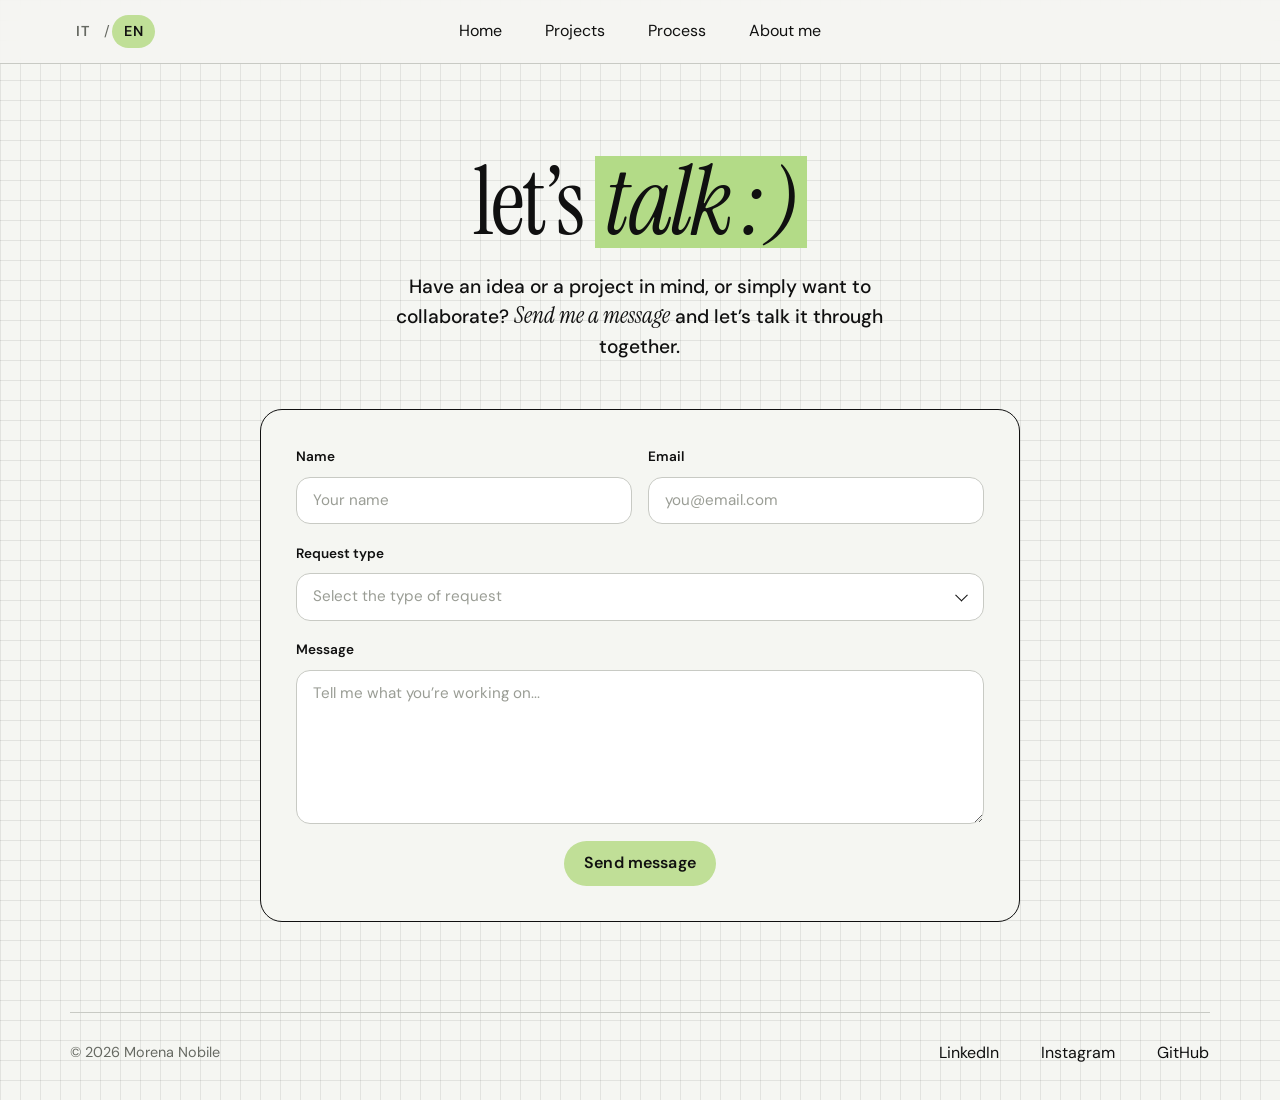
==== commit 886bbdd3: "Add files via upload" ====
--- a/contact.html
+++ b/contact.html
@@ -15,24 +15,150 @@
   <link rel="stylesheet" href="style.css">
   <script src="lang.js"></script>
   <style>
-    /* ---- Pagina contatti: piccoli ritocchi ---- */
-    .contact-title .h-mark { margin-left: .12em; padding: 0 .14em; }
-    .form-group.has-error input,
-    .form-group.has-error select,
-    .form-group.has-error textarea { border-color: #c2413b; background: #fff6f5; }
-    .field-error { margin: .35rem 0 0; font-size: .82rem; color: #b3342e; }
-    .field-error[hidden] { display: none; }
+    /* =========================================================
+       PAGINA CONTATTI — stile allineato alla home
+       ========================================================= */
+    .ct-body {
+      min-height: 100vh;
+      display: flex;
+      flex-direction: column;
+      background-color: var(--paper);
+      background-image:
+        linear-gradient(to right, rgba(0, 0, 0, .08) 1px, transparent 1px),
+        linear-gradient(to bottom, rgba(0, 0, 0, .08) 1px, transparent 1px);
+      background-size: 20px 20px;
+    }
+    .home main.ct {
+      flex: 1;
+      width: 100%;
+      max-width: calc(760px + 2 * var(--pad));
+      margin: 0 auto;
+      padding: clamp(3.5rem, 7vw, 6rem) var(--pad) clamp(4rem, 7vw, 6rem);
+      display: grid;
+      grid-template-columns: minmax(0, 1fr);
+      gap: clamp(2.2rem, 4vw, 3rem);
+    }
+    .ct [hidden] { display: none !important; }
+
+    /* --- colonna di sinistra --- */
+    .ct-title {
+      margin: 0;
+      font-family: var(--serif);
+      font-weight: 400;
+      font-size: clamp(3.4rem, 7.4vw, 6.6rem);
+      line-height: 1.02;
+      letter-spacing: -0.03em;
+    }
+    .ct-title .h-mark { padding: 0 .1em; }
+    .ct-intro { text-align: center; }
+    .ct-lead {
+      margin: 1.4rem auto 0;
+      max-width: 560px;
+      font-size: clamp(1.08rem, 1.5vw, 1.3rem);
+      line-height: 1.45;
+      font-weight: 500;
+    }
+    .ct-lead em { color: inherit; font-family: var(--serif); font-style: italic; font-weight: 400; font-size: 1.18em; }
+    .ct-lead + .ct-lead { margin-top: .9rem; color: var(--muted); font-size: 1rem; font-weight: 400; }
+
+    /* --- card del form --- */
+    .ct-card {
+      background: var(--paper);
+      border: 1px solid var(--ink);
+      border-radius: 22px;
+      padding: clamp(1.4rem, 3vw, 2.2rem);
+    }
+    .ct-row { display: grid; grid-template-columns: 1fr 1fr; gap: 1rem; }
+    .ct-field { display: flex; flex-direction: column; margin-bottom: 1.1rem; }
+    .ct-field label { margin-bottom: .45rem; font-size: .85rem; font-weight: 600; }
+    .ct-field input,
+    .ct-field select,
+    .ct-field textarea {
+      width: 100%;
+      box-sizing: border-box;
+      padding: .75rem 1rem;
+      border: 1px solid var(--line);
+      border-radius: 14px;
+      background: #fff;
+      color: var(--ink);
+      font: inherit;
+      font-size: .95rem;
+      line-height: 1.4;
+      transition: border-color .2s ease, box-shadow .2s ease, background-color .2s ease;
+    }
+    .ct-field textarea { min-height: 150px; resize: vertical; }
+    .ct-field input::placeholder,
+    .ct-field textarea::placeholder { color: #9a9d95; }
+    .ct-field input:hover, .ct-field select:hover, .ct-field textarea:hover { border-color: #9a9d95; }
+    .ct-field input:focus, .ct-field select:focus, .ct-field textarea:focus {
+      outline: none;
+      border-color: var(--ink);
+      box-shadow: 0 0 0 3px var(--green);
+    }
+    .ct-select { position: relative; }
+    .ct-select select { appearance: none; -webkit-appearance: none; padding-right: 2.6rem; cursor: pointer; }
+    .ct-select select:invalid { color: #9a9d95; }
+    .ct-select::after {
+      content: "";
+      position: absolute;
+      right: 1.1rem;
+      top: 50%;
+      width: 8px;
+      height: 8px;
+      border-right: 1.5px solid var(--ink);
+      border-bottom: 1.5px solid var(--ink);
+      transform: translateY(-70%) rotate(45deg);
+      pointer-events: none;
+    }
+    .ct-field.has-error input,
+    .ct-field.has-error select,
+    .ct-field.has-error textarea { border-color: #c2413b; background: #fff6f5; }
+    .field-error { margin: .35rem 0 0; font-size: .8rem; color: #b3342e; }
+    .ct-form-error {
+      margin: 0 0 1rem;
+      padding: .7rem 1rem;
+      border-radius: 12px;
+      background: #fff1ef;
+      color: #b3342e;
+      font-size: .88rem;
+    }
     .hp-field { position: absolute; left: -9999px; width: 1px; height: 1px; overflow: hidden; }
-    .form-note { margin: 1rem 0 0; text-align: center; font-size: .82rem; color: var(--muted); }
-    .button .spinner { display: none; width: 14px; height: 14px; border: 2px solid currentColor; border-right-color: transparent; border-radius: 50%; animation: ct-spin .7s linear infinite; }
-    .button.is-loading .spinner { display: inline-block; }
+
+    /* --- pulsanti: stessa misura del "Contact me" della navbar, senza bordo --- */
+    .ct .ct-btn,
+    .ct .ct-btn:hover,
+    .ct .ct-btn:active {
+      min-height: 42px;
+      padding: .45rem 1.2rem;
+      border-color: transparent;
+      box-shadow: none;
+      font-size: 1rem;
+    }
+    .ct .ct-btn:hover { transform: translateY(-3px); }
+    .ct .ct-btn:disabled { opacity: .7; cursor: wait; transform: none; }
+    .ct-actions { margin-top: .4rem; display: flex; justify-content: center; }
+    .ct-btn .spinner { display: none; width: 14px; height: 14px; border: 2px solid currentColor; border-right-color: transparent; border-radius: 50%; animation: ct-spin .7s linear infinite; }
+    .ct-btn.is-loading .spinner { display: inline-block; }
     @keyframes ct-spin { to { transform: rotate(360deg); } }
-    .contact-footer footer { text-transform: none; letter-spacing: normal; font-size: .9rem; color: var(--muted); }
-    .contact-footer footer a:hover { color: var(--ink); }
+
+    /* --- grazie --- */
+    .ct-thanks { grid-column: 1 / -1; text-align: center; padding: clamp(2rem, 6vw, 5rem) 0; outline: none; }
+    .ct-thanks .ct-lead { margin-left: auto; margin-right: auto; }
+    .ct-thanks .ct-btn { margin-top: 2rem; }
+
+    /* --- footer come nella home (senza il bottone Contact me) --- */
+    .ct-bottom { padding: 0 var(--pad); }
+    .ct-bottom .h-footer { margin-top: 0; padding: 1rem 0 1.4rem; }
+    .ct-foot-links { display: flex; flex-wrap: wrap; gap: .2rem; margin-right: -1.15rem; }
+    .ct-foot-links .h-social { color: var(--ink); }
+
+    @media (max-width: 600px) {
+      .ct-row { grid-template-columns: 1fr; gap: 0; }
+    }
   </style>
 </head>
 
-<body id="top" class="home contact-body">
+<body id="top" class="home ct-body">
   <a class="skip-link" href="#main" data-it="Vai al contenuto">Skip to content</a>
 
   <header class="site-header">
@@ -42,107 +168,102 @@
       <a href="index.html#process" data-it="Processo">Process</a>
       <a href="index.html#about" data-it="Chi sono">About me</a>
     </nav>
-    <a href="contact.html" class="button button-small" aria-current="page" data-it="Contattami">Contact me</a>
   </header>
 
-  <main id="main" class="contact-page">
-    <div class="contact-container">
-
-      <!-- Intestazione iniziale -->
-      <div class="contact-header" id="contact-header">
-        <h1 class="section-title contact-title" data-it="parliamone &lt;span class=&quot;h-mark&quot;&gt;insieme :)&lt;/span&gt;">let’s <span class="h-mark">talk :)</span></h1>
-        <p class="contact-subtitle"
-          data-it="Hai un'idea o un progetto in mente, o vuoi semplicemente collaborare?&lt;br&gt;&lt;span class=&quot;highlight-circle&quot;&gt;Scrivimi un messaggio&lt;/span&gt; e ne parliamo insieme.">
-          Have an idea or a project in mind, or simply want to collaborate?<br>
-          <span class="highlight-circle">Send me a message</span> and let’s talk it through together.
-        </p>
-      </div>
-
-      <!-- Messaggio di ringraziamento (nascosto finché non si invia) -->
-      <div class="contact-header" id="thank-you-header" role="status" aria-live="polite" tabindex="-1" hidden>
-        <h1 class="section-title contact-title" data-it="grazie &lt;span class=&quot;h-mark&quot;&gt;mille :)&lt;/span&gt;">thank <span class="h-mark">you :)</span></h1>
-        <p class="contact-subtitle"
-          data-it="Il tuo messaggio è stato inviato.&lt;br&gt;Ti risponderò il prima possibile.">
-          Your message has been sent successfully.<br>
-          I’ll get back to you as soon as possible.
-        </p>
-        <button type="button" class="button button-static" id="send-another" data-it="Invia un altro messaggio">Send another message</button>
-      </div>
-
-      <!-- Card del form -->
-      <div class="contact-card" id="form-card-wrapper">
-        <form class="contact-form" id="contact-form" novalidate>
-          <!-- campo trappola per i bot: le persone non lo vedono -->
-          <div class="hp-field" aria-hidden="true">
-            <label for="contact-website">Website</label>
-            <input type="text" id="contact-website" name="botcheck" tabindex="-1" autocomplete="off">
+  <main id="main" class="ct">
+
+    <!-- Colonna sinistra: titolo e testo -->
+    <div class="ct-intro" id="contact-header">
+      <h1 class="ct-title" data-it="parliamone &lt;span class=&quot;h-mark&quot;&gt;insieme :)&lt;/span&gt;">let’s <span class="h-mark">talk :)</span></h1>
+      <p class="ct-lead" data-it="Hai un'idea o un progetto in mente, o vuoi semplicemente collaborare? &lt;em&gt;Scrivimi un messaggio&lt;/em&gt; e ne parliamo insieme.">Have an idea or a project in mind, or simply want to collaborate? <em>Send me a message</em> and let’s talk it through together.</p>
+    </div>
+
+    <!-- Colonna destra: form -->
+    <div class="ct-card" id="form-card-wrapper">
+      <form id="contact-form" novalidate>
+        <!-- campo trappola per i bot: le persone non lo vedono -->
+        <div class="hp-field" aria-hidden="true">
+          <label for="contact-website">Website</label>
+          <input type="text" id="contact-website" name="botcheck" tabindex="-1" autocomplete="off">
+        </div>
+
+        <div class="ct-row">
+          <div class="ct-field">
+            <label for="contact-name" data-it="Nome">Name</label>
+            <input type="text" id="contact-name" name="name" placeholder="Your name" data-it-placeholder="Il tuo nome"
+              autocomplete="name" required aria-describedby="err-name">
+            <p class="field-error" id="err-name" hidden></p>
           </div>
-
-          <div class="form-row">
-            <div class="form-group">
-              <label for="contact-name" data-it="Nome">Name</label>
-              <input type="text" id="contact-name" name="name" placeholder="Your name" data-it-placeholder="Il tuo nome"
-                autocomplete="name" required aria-describedby="err-name">
-              <p class="field-error" id="err-name" hidden></p>
-            </div>
-            <div class="form-group">
-              <label for="contact-email">Email</label>
-              <input type="email" id="contact-email" name="email" placeholder="you@email.com"
-                data-it-placeholder="tu@email.com" autocomplete="email" required aria-describedby="err-email">
-              <p class="field-error" id="err-email" hidden></p>
-            </div>
+          <div class="ct-field">
+            <label for="contact-email">Email</label>
+            <input type="email" id="contact-email" name="email" placeholder="you@email.com"
+              data-it-placeholder="tu@email.com" autocomplete="email" required aria-describedby="err-email">
+            <p class="field-error" id="err-email" hidden></p>
           </div>
-
-          <div class="form-group">
-            <label for="contact-type" data-it="Tipo di richiesta">Request type</label>
-            <div class="select-wrapper">
-              <select id="contact-type" name="request_type" required aria-describedby="err-type">
-                <option value="" disabled selected data-it="Seleziona il tipo di richiesta">Select the type of request</option>
-                <option value="ux-ui" data-it="Progetto UX / UI">UX / UI project</option>
-                <option value="html-css">HTML / CSS</option>
-                <option value="graphic-design" data-it="Progetto di graphic design">Graphic design project</option>
-                <option value="collaboration" data-it="Collaborazione o lavoro">Collaboration or job opportunity</option>
-                <option value="other" data-it="Altro">Other</option>
-              </select>
-            </div>
-            <p class="field-error" id="err-type" hidden></p>
+        </div>
+
+        <div class="ct-field">
+          <label for="contact-type" data-it="Tipo di richiesta">Request type</label>
+          <div class="ct-select">
+            <select id="contact-type" name="request_type" required aria-describedby="err-type">
+              <option value="" disabled selected data-it="Seleziona il tipo di richiesta">Select the type of request</option>
+              <option value="ux-ui" data-it="Progetto UX / UI">UX / UI project</option>
+              <option value="html-css">HTML / CSS</option>
+              <option value="graphic-design" data-it="Progetto di graphic design">Graphic design project</option>
+              <option value="collaboration" data-it="Collaborazione o lavoro">Collaboration or job opportunity</option>
+              <option value="other" data-it="Altro">Other</option>
+            </select>
           </div>
-
-          <div class="form-group">
-            <label for="contact-message" data-it="Messaggio">Message</label>
-            <textarea id="contact-message" name="message" rows="6" placeholder="Tell me what you’re working on..."
-              data-it-placeholder="Raccontami a cosa stai lavorando..." required minlength="10"
-              aria-describedby="err-message"></textarea>
-            <p class="field-error" id="err-message" hidden></p>
-          </div>
-
-          <p class="form-error" id="form-error" role="alert" hidden></p>
-
-          <div class="form-actions">
-            <button type="submit" class="button" id="submit-btn"><span class="spinner" aria-hidden="true"></span><span
-                class="btn-label" data-it="Invia messaggio">Send message</span></button>
-          </div>
-          <p class="form-note" data-it="Di solito rispondo entro 2 giorni lavorativi.">I usually reply within 2 working days.</p>
-        </form>
-      </div>
-
+          <p class="field-error" id="err-type" hidden></p>
+        </div>
+
+        <div class="ct-field">
+          <label for="contact-message" data-it="Messaggio">Message</label>
+          <textarea id="contact-message" name="message" rows="6" placeholder="Tell me what you’re working on..."
+            data-it-placeholder="Raccontami a cosa stai lavorando..." required minlength="10"
+            aria-describedby="err-message"></textarea>
+          <p class="field-error" id="err-message" hidden></p>
+        </div>
+
+        <p class="ct-form-error" id="form-error" role="alert" hidden></p>
+
+        <div class="ct-actions">
+          <button type="submit" class="button button-small ct-btn" id="submit-btn"><span class="spinner" aria-hidden="true"></span><span
+              class="btn-label" data-it="Invia messaggio">Send message</span></button>
+        </div>
+      </form>
     </div>
+
+    <!-- Messaggio di ringraziamento (nascosto finché non si invia) -->
+    <div class="ct-thanks" id="thank-you-header" role="status" aria-live="polite" tabindex="-1" hidden>
+      <h1 class="ct-title" data-it="grazie &lt;span class=&quot;h-mark&quot;&gt;mille :)&lt;/span&gt;">thank <span class="h-mark">you :)</span></h1>
+      <p class="ct-lead" data-it="Il tuo messaggio è stato inviato. Ti risponderò il prima possibile.">Your message has been sent successfully. I’ll get back to you as soon as possible.</p>
+      <button type="button" class="button button-small ct-btn" id="send-another" data-it="Invia un altro messaggio">Send another message</button>
+    </div>
+
   </main>
 
-  <div class="contact-footer">
-    <footer>
+  <div class="ct-bottom">
+    <footer class="h-footer">
       <span>© 2026 Morena Nobile</span>
-      <a href="index.html" data-it="← Torna alla home">← Back to home</a>
+      <nav class="ct-foot-links" aria-label="Social">
+        <a class="h-social" href="https://www.linkedin.com/in/morenanobile8/" target="_blank" rel="noopener">LinkedIn</a>
+        <a class="h-social" href="https://www.instagram.com/morena.psd/" target="_blank" rel="noopener">Instagram</a>
+        <a class="h-social" href="https://github.com/marlena08" target="_blank" rel="noopener">GitHub</a>
+      </nav>
     </footer>
   </div>
 
   <script>
     /* =========================================================
        INVIO DEL FORM
-       I messaggi vengono inviati a richieste.php, che li salva
-       e li mostra nell'area riservata (richieste.php aperto nel browser).
+       Il sito è statico, quindi un file PHP non può funzionare:
+       il form usa Web3Forms (gratuito), che inoltra i messaggi alla tua email.
+       1. Vai su https://web3forms.com, inserisci la tua email e ricevi la "Access Key"
+       2. Incollala qui sotto al posto di INSERISCI-LA-TUA-ACCESS-KEY
        ========================================================= */
-    const ENDPOINT = "richieste.php";
+    const WEB3FORMS_KEY = "f0235815-65fe-4fe4-a5e2-7f3fdc478ae3";
+    const ENDPOINT = "https://api.web3forms.com/submit";
 
     const T = {
       en: {
@@ -153,7 +274,7 @@
         message: "Please write a short message.", messageShort: "Could you add a few more words?",
         error: "Something went wrong and your message wasn’t sent. Please try again in a moment.",
         offline: "You seem to be offline. Check your connection and try again.",
-        tooMany: "You’ve just sent a message. Please wait a few seconds before sending another one.",
+        notReady: "The form isn’t active yet. Please reach me on LinkedIn in the meantime.",
         subject: "New message from the portfolio"
       },
       it: {
@@ -164,7 +285,7 @@
         message: "Scrivi un breve messaggio.", messageShort: "Puoi aggiungere qualche parola in più?",
         error: "Qualcosa è andato storto e il messaggio non è stato inviato. Riprova tra un momento.",
         offline: "Sembra che tu sia offline. Controlla la connessione e riprova.",
-        tooMany: "Hai appena inviato un messaggio. Aspetta qualche secondo prima di inviarne un altro.",
+        notReady: "Il modulo non è ancora attivo. Nel frattempo puoi scrivermi su LinkedIn.",
         subject: "Nuovo messaggio dal portfolio"
       }
     };
@@ -196,7 +317,7 @@
       const box = document.getElementById("err-" + key);
       box.textContent = msg;
       box.hidden = !msg;
-      el.closest(".form-group").classList.toggle("has-error", !!msg);
+      el.closest(".ct-field").classList.toggle("has-error", !!msg);
       el.setAttribute("aria-invalid", msg ? "true" : "false");
       return !msg;
     }
@@ -206,7 +327,7 @@
       const el = fields[key];
       el.addEventListener("blur", () => { if (el.value.trim()) check(key); });
       el.addEventListener(key === "type" ? "change" : "input", () => {
-        if (el.closest(".form-group").classList.contains("has-error")) check(key);
+        if (el.closest(".ct-field").classList.contains("has-error")) check(key);
       });
     });
 
@@ -233,18 +354,35 @@
       }
       if (form.botcheck.value) return; // bot: ignora in silenzio
 
+      if (!WEB3FORMS_KEY || WEB3FORMS_KEY.startsWith("INSERISCI")) {
+        console.warn("Contact form: add your Web3Forms access key in contact.html");
+        showError(t("notReady"));
+        return;
+      }
       if (!navigator.onLine) { showError(t("offline")); return; }
 
       setLoading(true);
-      const data = new FormData(form);
-      data.append("request_label", fields.type.options[fields.type.selectedIndex].text);
-      data.append("language", document.documentElement.lang);
+      const typeLabel = fields.type.options[fields.type.selectedIndex].text;
+      const payload = {
+        access_key: WEB3FORMS_KEY,
+        subject: t("subject") + " · " + typeLabel,
+        from_name: fields.name.value.trim(),
+        name: fields.name.value.trim(),
+        email: fields.email.value.trim(),
+        request_type: typeLabel,
+        message: fields.message.value.trim(),
+        language: document.documentElement.lang,
+        botcheck: ""
+      };
 
       try {
-        const response = await fetch(ENDPOINT, { method: "POST", body: data, headers: { "Accept": "application/json" } });
-        const res = await response.json().catch(() => ({}));
-        if (response.status === 429) { showError(t("tooMany")); return; }
-        if (!response.ok || res.success === false) throw new Error(res.message || "HTTP " + response.status);
+        const response = await fetch(ENDPOINT, {
+          method: "POST",
+          headers: { "Content-Type": "application/json", "Accept": "application/json" },
+          body: JSON.stringify(payload)
+        });
+        const data = await response.json().catch(() => ({}));
+        if (!response.ok || data.success === false) throw new Error(data.message || "HTTP " + response.status);
 
         formCard.hidden = true;
         contactHeader.hidden = true;
@@ -263,7 +401,7 @@
       form.reset();
       Object.keys(fields).forEach(k => {
         document.getElementById("err-" + k).hidden = true;
-        fields[k].closest(".form-group").classList.remove("has-error");
+        fields[k].closest(".ct-field").classList.remove("has-error");
         fields[k].removeAttribute("aria-invalid");
       });
       errorMsg.hidden = true;
@@ -278,7 +416,7 @@
     document.addEventListener("langchange", () => {
       if (!btn.disabled) btnLabel.textContent = t("send");
       Object.keys(fields).forEach(k => {
-        if (fields[k].closest(".form-group").classList.contains("has-error")) check(k);
+        if (fields[k].closest(".ct-field").classList.contains("has-error")) check(k);
       });
       errorMsg.hidden = true;
     });
